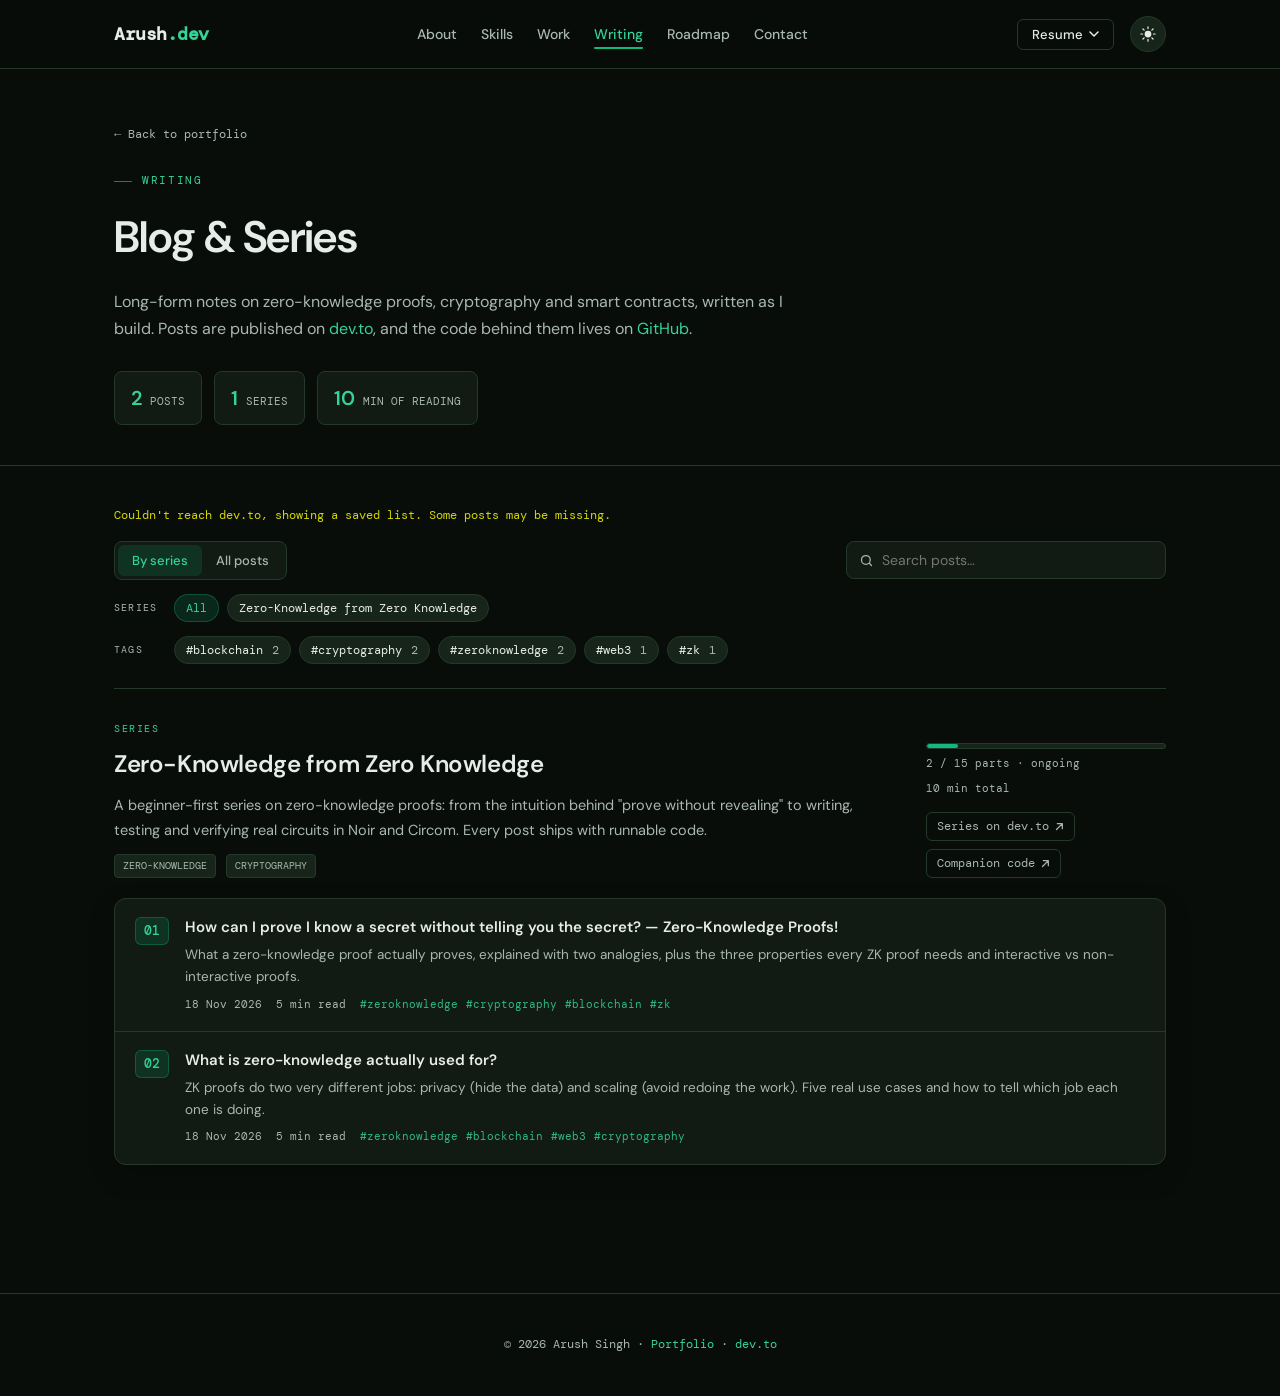
==== blog.html @ a699c686 "Added blogs on portfolio" ====
<!DOCTYPE html>
<html lang="en" data-theme="dark">

<head>
    <meta charset="UTF-8">
    <meta name="viewport" content="width=device-width, initial-scale=1.0">
    <title>Writing – Arush Singh</title>
    <meta name="description" content="Blog posts and series by Arush Singh on zero-knowledge proofs, cryptography and smart contracts.">
    <link
        href="https://fonts.googleapis.com/css2?family=DM+Sans:wght@300;400;500;600&amp;family=DM+Mono:wght@400;500&amp;display=swap"
        rel="stylesheet">
    <link rel="stylesheet" href="style.css">
    <script src="theme.js"></script>
</head>

<body>

    <!-- Permanent Header -->
    <header>
        <div class="nav-container">
            <a href="index.html" class="logo">Arush<span>.dev</span></a>
            <ul class="nav-links">
                <li><a href="index.html#about">About</a></li>
                <li><a href="index.html#skills">Skills</a></li>
                <li><a href="index.html#work">Work</a></li>
                <li><a href="blog.html" class="active" aria-current="page">Writing</a></li>
                <li><a href="index.html#roadmap">Roadmap</a></li>
                <li><a href="index.html#contact">Contact</a></li>
            </ul>
            <div class="nav-right">
                <!-- Resume Dropdown -->
                <div class="resume-dropdown-wrapper">
                    <button class="resume-btn" id="resumeToggleBtn">
                        Resume
                        <svg width="10" height="6" viewBox="0 0 10 6" fill="none" xmlns="http://www.w3.org/2000/svg">
                            <path d="M1 1L5 5L9 1" stroke="currentColor" stroke-width="1.5" stroke-linecap="round"
                                stroke-linejoin="round" />
                        </svg>
                    </button>
                    <div class="resume-popup" id="resumePopup">
                        <a href="sc_dev_resume.pdf">Smart Contracts Dev. Resume</a>
                        <a href="protocol_zk_eng_resume.pdf">Protocol &amp; ZK Eng. Resume</a>
                    </div>
                </div>

                <!-- Dark/Light Theme Switch -->
                <button class="theme-switch" id="themeSwitch" aria-label="Toggle Theme">
                    <!-- Sun Icon -->
                    <svg class="sun-icon" viewBox="0 0 24 24">
                        <circle cx="12" cy="12" r="4.5" />
                        <g stroke="currentColor" stroke-width="1.6" stroke-linecap="round" fill="none">
                            <line x1="12" y1="2.5" x2="12" y2="4.75" />
                            <line x1="12" y1="19.25" x2="12" y2="21.5" />
                            <line x1="2.5" y1="12" x2="4.75" y2="12" />
                            <line x1="19.25" y1="12" x2="21.5" y2="12" />
                            <line x1="5.28" y1="5.28" x2="6.87" y2="6.87" />
                            <line x1="17.13" y1="6.87" x2="18.72" y2="5.28" />
                            <line x1="5.28" y1="18.72" x2="6.87" y2="17.13" />
                            <line x1="17.13" y1="17.13" x2="18.72" y2="18.72" />
                        </g>
                    </svg>
                    <!-- Moon Icon -->
                    <svg class="moon-icon" viewBox="-4.5 -0.65 27 27">
                        <path
                            d="M9.528 1.718a.75.75 0 0 1 .162.819A8.97 8.97 0 0 0 9 6a9 9 0 1 0 9 9 8.97 8.97 0 0 0-3.463-.69.75.75 0 0 1-.819-.162 9.002 9.002 0 0 1-5.21-3.43Z" />
                    </svg>
                </button>

                <!-- Hamburger (visible at 900px and below) -->
                <button class="menu-toggle" id="menuToggle" aria-label="Toggle navigation menu" aria-expanded="false"
                    aria-controls="mobileMenu">
                    <span></span><span></span><span></span>
                </button>
            </div>
        </div>
    </header>

    <!-- Mobile Navigation (slides down from under the header) -->
    <nav class="mobile-menu" id="mobileMenu" aria-label="Mobile navigation">
        <a href="index.html#about">About</a>
        <a href="index.html#skills">Skills</a>
        <a href="index.html#work">Work</a>
        <a href="blog.html" aria-current="page">Writing</a>
        <a href="index.html#roadmap">Roadmap</a>
        <a href="index.html#contact">Contact</a>
    </nav>

    <main class="blog-page">
        <section class="blog-hero">
            <div class="container">
                <a href="index.html#writing" class="back-link">← Back to portfolio</a>
                <div class="section-title">Writing</div>
                <h1 class="section-heading blog-page-heading">Blog &amp; Series</h1>
                <p class="blog-intro">
                    Long-form notes on zero-knowledge proofs, cryptography and smart contracts, written as I build.
                    Posts are published on <a href="https://dev.to/grandpaarush" target="_blank" rel="noopener">dev.to</a>,
                    and the code behind them lives on <a href="https://github.com/04arush" target="_blank" rel="noopener">GitHub</a>.
                </p>
                <div class="blog-stats" id="blogStats"></div>
            </div>
        </section>

        <section class="blog-archive-section">
            <div class="container">
                <div id="blogArchive">
                    <div class="blog-loading blog-loading-archive" aria-hidden="true">
                        <div class="skeleton skeleton-row"></div>
                        <div class="skeleton skeleton-row"></div>
                        <div class="skeleton skeleton-row"></div>
                    </div>
                    <noscript><a href="https://dev.to/grandpaarush">Read my posts on dev.to →</a></noscript>
                </div>
            </div>
        </section>
    </main>

    <footer>
        <div class="container">© <span id="year">2026</span> Arush Singh · <a href="index.html">Portfolio</a> · <a href="https://dev.to/grandpaarush" target="_blank" rel="noopener">dev.to</a></div>
    </footer>

    <script src="script.js"></script>
    <script src="blog-config.js"></script>
    <script src="blog.js"></script>
</body>

</html>
---- style.css ----
:root {
    --bg-dark: #090d0a;
    --surface-dark: #111a13;
    --surface-card-dark: #16241a;
    --text-dark: #e6ede8;
    --text-muted-dark: #a9b8ae;
    --border-dark: #24392a;

    --bg-light: #f1f5f2;
    --surface-light: #ffffff;
    --surface-card-light: #f8faf9;
    --text-light: #142019;
    --text-muted-light: #4a5c51;
    --border-light: #d3ddd6;

    --green-primary: #10b981;
    --green-hover: #059669;
    --green-dim: rgba(16, 185, 129, 0.15);
    --green-border: rgba(16, 185, 129, 0.3);

    --yellow-primary: #d4d700;
    --red-primary: #ff4d6d;

    --transition-speed: 0.3s;
}

[data-theme="dark"] {
    --bg: var(--bg-dark);
    --surface: var(--surface-dark);
    --surface-card: var(--surface-card-dark);
    --text: var(--text-dark);
    --text-muted: var(--text-muted-dark);
    --border: var(--border-dark);
    --shadow: 0 10px 30px -10px rgba(0, 0, 0, 0.5);
    --menu-bg: rgba(17, 26, 19, 0.82);
    --header-bg: rgba(9, 13, 10, 0.72);
    --accent-text: #34d399;
    --glow: rgba(16, 185, 129, 0.10);
    --grid-line: rgba(255, 255, 255, 0.035);
}

[data-theme="light"] {
    --bg: var(--bg-light);
    --surface: var(--surface-light);
    --surface-card: var(--surface-card-light);
    --text: var(--text-light);
    --text-muted: var(--text-muted-light);
    --border: var(--border-light);
    --shadow: 0 1px 2px rgba(16, 40, 24, 0.04), 0 8px 24px -8px rgba(16, 40, 24, 0.10);
    --menu-bg: rgba(255, 255, 255, 0.86);
    --header-bg: rgba(241, 245, 242, 0.78);
    --accent-text: #047857;
    --glow: rgba(16, 185, 129, 0.12);
    --grid-line: rgba(10, 40, 20, 0.045);
    --yellow-primary: #a16207;
    --red-primary: #e11d48;
    --green-dim: rgba(16, 185, 129, 0.10);
    --green-border: rgba(4, 120, 87, 0.28);
}

*, *::before, *::after {
    box-sizing: border-box;
    margin: 0;
    padding: 0;
}

html {
    scroll-behavior: smooth;
}

body {
    font-family: 'DM Sans', sans-serif;
    background-color: var(--bg);
    color: var(--text);
    line-height: 1.6;
    -webkit-font-smoothing: antialiased;
    -moz-osx-font-smoothing: grayscale;
    text-rendering: optimizeLegibility;
    transition: background-color var(--transition-speed), color var(--transition-speed);
}

.container {
    max-width: 1100px;
    margin: 0 auto;
    padding: 0 24px;
}

header {
    position: fixed;
    top: 0;
    left: 0;
    width: 100%;
    background: var(--header-bg);
    border-bottom: 1px solid var(--border);
    z-index: 1000;
    -webkit-backdrop-filter: saturate(160%) blur(12px);
    backdrop-filter: saturate(160%) blur(12px);
    transition: background var(--transition-speed), border-color var(--transition-speed), box-shadow 0.3s;
}

.nav-container {
    max-width: 1100px;
    margin: 0 auto;
    padding: 16px 24px;
    display: flex;
    align-items: center;
    justify-content: space-between;
}

.logo {
    font-size: 18px;
    font-weight: 600;
    color: var(--text);
    text-decoration: none;
    font-family: 'DM Mono', monospace;
    letter-spacing: -0.5px;
}

.logo span {
    color: var(--accent-text);
}

.nav-links {
    display: flex;
    align-items: center;
    gap: 24px;
    list-style: none;
}

.nav-links a {
    text-decoration: none;
    color: var(--text-muted);
    font-size: 14px;
    font-weight: 500;
    transition: color 0.2s;
}

.nav-links a:hover, .nav-links a.active {
    color: var(--accent-text);
}

.nav-right {
    display: flex;
    align-items: center;
    gap: 16px;
}

.resume-dropdown-wrapper {
    position: relative;
}

.resume-btn {
    background: transparent;
    border: 1px solid var(--border);
    color: var(--text);
    padding: 6px 14px;
    font-size: 13px;
    font-weight: 500;
    border-radius: 6px;
    cursor: pointer;
    display: flex;
    align-items: center;
    gap: 6px;
    font-family: 'DM Sans', sans-serif;
    transition: all 0.2s;
}

.resume-btn:hover {
    border-color: var(--green-primary);
    color: var(--accent-text);
}

.resume-popup {
    position: absolute;
    top: calc(100% + 8px);
    right: 0;
    background: var(--surface);
    border: 1px solid var(--border);
    border-radius: 8px;
    padding: 8px;
    width: 220px;
    box-shadow: var(--shadow);
    display: none;
    flex-direction: column;
    gap: 4px;
    z-index: 1001;
}

.resume-popup.show {
    display: flex;
}

.resume-popup a {
    text-decoration: none;
    color: var(--text);
    font-size: 12px;
    padding: 8px 12px;
    border-radius: 4px;
    display: block;
    transition: background 0.2s, color 0.2s;
}

.resume-popup a:hover {
    background: var(--green-dim);
    color: var(--accent-text);
}

.theme-switch {
    background: var(--surface-card);
    border: 1px solid var(--border);
    border-radius: 50%;
    width: 36px;
    height: 36px;
    display: flex;
    align-items: center;
    justify-content: center;
    cursor: pointer;
    color: var(--text);
    transition: all 0.2s;
}

.theme-switch:hover {
    border-color: var(--green-primary);
    color: var(--accent-text);
}

.theme-switch svg {
    width: 18px;
    height: 18px;
    fill: currentColor;
}

/* ── Hamburger + Mobile Menu ── */
.menu-toggle {
    display: none;
    flex-direction: column;
    align-items: center;
    justify-content: center;
    gap: 4px;
    width: 36px;
    height: 36px;
    flex-shrink: 0;
    background: var(--surface-card);
    border: 1px solid var(--border);
    border-radius: 50%;
    cursor: pointer;
    color: var(--text);
    transition: all 0.2s;
}

.menu-toggle:hover {
    border-color: var(--green-primary);
    color: var(--accent-text);
}

.menu-toggle span {
    display: block;
    width: 16px;
    height: 2px;
    background: currentColor;
    border-radius: 2px;
    transition: transform 0.3s ease, opacity 0.2s ease;
}

.menu-toggle.open span:nth-child(1) { transform: translateY(6px) rotate(45deg); }
.menu-toggle.open span:nth-child(2) { opacity: 0; }
.menu-toggle.open span:nth-child(3) { transform: translateY(-6px) rotate(-45deg); }

.mobile-menu {
    display: none;
    position: fixed;
    top: var(--header-h, 70px);
    left: 0;
    width: 100%;
    z-index: 999; /* sits below the header (1000), so it slides out from under it */
    background: var(--menu-bg);
    -webkit-backdrop-filter: blur(8px);
    backdrop-filter: blur(8px);
    border-bottom: 1px solid var(--border);
    box-shadow: var(--shadow);
    transform: translateY(-100%);
    opacity: 0;
    visibility: hidden;
    transition: transform 0.35s ease, opacity 0.3s ease, visibility 0s linear 0.35s;
}

.mobile-menu.open {
    transform: translateY(0);
    opacity: 1;
    visibility: visible;
    transition: transform 0.35s ease, opacity 0.3s ease, visibility 0s;
}

.mobile-menu a {
    display: block;
    padding: 16px 24px;
    color: var(--text);
    text-decoration: none;
    font-size: 15px;
    font-weight: 500;
    border-bottom: 1px solid var(--border);
    transition: color 0.2s, background 0.2s;
}

.mobile-menu a:last-child { border-bottom: none; }

.mobile-menu a:hover,
.mobile-menu a:active {
    color: var(--accent-text);
    background: var(--green-dim);
}

[data-theme="dark"] .sun-icon { display: block; }
[data-theme="dark"] .moon-icon { display: none; }
[data-theme="light"] .sun-icon { display: none; }
[data-theme="light"] .moon-icon { display: block; }

section {
    padding: 100px 0 60px 0;
    border-bottom: 1px solid var(--border);
}

.section-title {
    font-size: 11px;
    font-family: 'DM Mono', monospace;
    text-transform: uppercase;
    letter-spacing: 0.15em;
    color: var(--accent-text);
    margin-bottom: 12px;
}

.section-heading {
    font-size: 32px;
    font-weight: 600;
    letter-spacing: -0.5px;
    margin-bottom: 40px;
}

.hero {
    min-height: 100vh;
    display: flex;
    align-items: center;
    padding-top: 80px;
    border-bottom: 1px solid var(--border);
}

.hero-content {
    max-width: 750px;
}

.hero-greeting {
    font-family: 'DM Mono', monospace;
    font-size: 14px;
    color: var(--accent-text);
    margin-bottom: 16px;
}

.hero-name {
    font-size: clamp(40px, 7vw, 64px);
    font-weight: 700;
    letter-spacing: -1.5px;
    line-height: 1.1;
    margin-bottom: 16px;
}

.hero-roles {
    display: flex;
    flex-wrap: wrap;
    gap: 8px;
    margin-bottom: 24px;
}

.role-badge {
    font-family: 'DM Mono', monospace;
    font-size: 11px;
    font-weight: 500;
    text-transform: uppercase;
    padding: 4px 10px;
    background: var(--green-dim);
    color: var(--accent-text);
    border: 1px solid var(--green-border);
    border-radius: 4px;
}

.hero-desc {
    font-size: 16px;
    color: var(--text-muted);
    line-height: 1.7;
    margin-bottom: 32px;
}

.hero-actions {
    display: flex;
    flex-wrap: wrap;
    align-items: center;
    gap: 16px;
    margin-bottom: 40px;
}

.btn {
    display: inline-flex;
    align-items: center;
    gap: 8px;
    padding: 12px 24px;
    border-radius: 6px;
    font-weight: 500;
    font-size: 14px;
    text-decoration: none;
    transition: all 0.2s;
    cursor: pointer;
}

.btn-primary {
    background: var(--green-primary);
    color: #090d0a;
    border: 1px solid var(--green-primary);
    font-weight: 600;
}

.btn-primary:hover {
    background: var(--green-hover);
}

.btn-secondary {
    background: var(--surface-card);
    color: var(--text);
    border: 1px solid var(--border);
}

.btn-secondary:hover {
    border-color: var(--green-primary);
    color: var(--accent-text);
}

.social-links {
    display: flex;
    gap: 16px;
    align-items: center;
}

.social-icon-link {
    width: 38px;
    height: 38px;
    border-radius: 50%;
    background: var(--surface-card);
    border: 1px solid var(--border);
    display: flex;
    align-items: center;
    justify-content: center;
    color: var(--text-muted);
    transition: all 0.2s;
}

.social-icon-link svg {
    width: 16px;
    height: 16px;
    fill: currentColor;
}

.social-icon-link:hover {
    border-color: var(--green-primary);
    color: var(--accent-text);
    transform: translateY(-2px);
}

.about-grid {
    display: grid;
    grid-template-columns: 2fr 1fr;
    gap: 40px;
}

.about-card {
    background: var(--surface);
    border: 1px solid var(--border);
    border-radius: 12px;
    padding: 32px;
    box-shadow: var(--shadow);
}

.about-text {
    font-size: 15px;
    color: var(--text-muted);
    line-height: 1.8;
    border-left: 3px solid var(--green-primary);
    padding-left: 16px;
    margin-bottom: 24px;
}

.about-meta-box {
    display: flex;
    flex-direction: column;
    gap: 20px;
}

.meta-item {
    background: var(--surface);
    border: 1px solid var(--border);
    border-radius: 10px;
    padding: 20px;
}

.meta-label {
    font-family: 'DM Mono', monospace;
    font-size: 11px;
    text-transform: uppercase;
    color: var(--accent-text);
    margin-bottom: 6px;
}

.meta-value {
    font-size: 15px;
    font-weight: 500;
}

.meta-sub {
    font-size: 13px;
    color: var(--text-muted);
    margin-top: 2px;
}

.skills-container {
    display: grid;
    grid-template-columns: 1fr 1fr;
    gap: 40px;
}

.category-box {
    background: var(--surface);
    border: 1px solid var(--border);
    border-radius: 12px;
    padding: 28px;
    margin-bottom: 24px;
    box-shadow: var(--shadow);
}

.category-title {
    font-size: 16px;
    font-weight: 600;
    margin-bottom: 16px;
    color: var(--text);
    display: flex;
    align-items: center;
    gap: 8px;
}

.skill-tags-flex {
    display: flex;
    flex-wrap: wrap;
    gap: 8px;
}

.skill-tag {
    font-family: 'DM Mono', monospace;
    font-size: 12px;
    background: var(--surface-card);
    border: 1px solid var(--border);
    padding: 6px 12px;
    border-radius: 6px;
    color: var(--text);
}

.skill-tag.highlight {
    background: var(--green-dim);
    border-color: var(--green-border);
    color: var(--accent-text);
}

.cert-list {
    display: flex;
    flex-direction: column;
    gap: 12px;
}

.cert-card {
    background: var(--surface);
    border: 1px solid var(--border);
    border-radius: 8px;
    padding: 16px 20px;
    display: flex;
    justify-content: space-between;
    align-items: center;
    transition: border-color 0.2s;
}

.cert-card:hover {
    border-color: var(--green-primary);
}

.cert-info h4 {
    font-size: 14px;
    font-weight: 500;
    margin-bottom: 4px;
}

.cert-info span {
    font-family: 'DM Mono', monospace;
    font-size: 11px;
    color: var(--text-muted);
}

.cert-link {
    font-family: 'DM Mono', monospace;
    font-size: 12px;
    color: var(--accent-text);
    text-decoration: none;
    display: inline-flex;
    align-items: center;
    gap: 4px;
}

/* ── Experience Section Styling ── */
.experience-list {
    display: flex;
    flex-direction: column;
    gap: 20px;
    margin-bottom: 20px;
}

.experience-card {
    background: var(--surface);
    border: 1px solid var(--border);
    border-radius: 12px;
    padding: 24px;
    box-shadow: var(--shadow);
    transition: border-color 0.2s;
}

.experience-card:hover {
    border-color: var(--green-primary);
}

.experience-header {
    display: flex;
    justify-content: space-between;
    align-items: baseline;
    flex-wrap: wrap;
    gap: 8px;
    margin-bottom: 8px;
}

.experience-header h4 {
    font-size: 16px;
    font-weight: 600;
    color: var(--text);
}

.experience-header h4 span {
    color: var(--text-muted);
    font-weight: 400;
    font-size: 14px;
}

.experience-date {
    font-family: 'DM Mono', monospace;
    font-size: 12px;
    color: var(--accent-text);
    background: var(--green-dim);
    padding: 3px 8px;
    border-radius: 4px;
    border: 1px solid var(--green-border);
}

.experience-meta {
    display: flex;
    flex-wrap: wrap;
    align-items: center;
    gap: 8px 16px;
    font-size: 14px;
    color: var(--text-muted);
    margin-bottom: 14px;
}

.experience-link {
    color: var(--text-muted);
    font-size: 14px;
    font-weight: 400;
    text-decoration: none;
    transition: color 0.2s;
}

.experience-link:hover {
    color: var(--accent-text);
}

.experience-link .link-arrow {
    display: inline-block;
    color: inherit;
    font-size: inherit;
    font-weight: inherit;
    transition: transform 0.2s;
}

.experience-link:hover .link-arrow {
    transform: translate(2px, -2px);
}

.experience-points {
    list-style: none;
    margin-bottom: 18px;
}

.experience-points li {
    position: relative;
    padding-left: 18px;
    font-size: 14px;
    color: var(--text-muted);
    line-height: 1.6;
    margin-bottom: 8px;
}

.experience-points li::before {
    content: '▸';
    position: absolute;
    left: 0;
    color: var(--accent-text);
}

.experience-desc {
    font-size: 14px;
    color: var(--text-muted);
    line-height: 1.6;
    margin-bottom: 16px;
}

.projects-grid {
    display: grid;
    grid-template-columns: repeat(3, 1fr);
    gap: 24px;
    margin-bottom: 60px;
}

.project-card {
    background: var(--surface);
    border: 1px solid var(--border);
    border-radius: 12px;
    padding: 24px;
    display: flex;
    flex-direction: column;
    justify-content: space-between;
    box-shadow: var(--shadow);
    transition: transform 0.2s, border-color 0.2s;
}

.project-card:hover {
    transform: translateY(-4px);
    border-color: var(--green-primary);
}

.project-header-row {
    display: flex;
    justify-content: space-between;
    align-items: flex-start;
    margin-bottom: 12px;
}

.project-title {
    font-size: 18px;
    font-weight: 600;
    letter-spacing: -0.3px;
}

.github-svg-link {
    color: var(--text-muted);
    transition: color 0.2s;
}

.github-svg-link:hover {
    color: var(--accent-text);
}

.github-svg-link svg {
    width: 20px;
    height: 20px;
    fill: currentColor;
}

.project-badge {
    display: inline-block;
    font-family: 'DM Mono', monospace;
    font-size: 10px;
    text-transform: uppercase;
    padding: 3px 8px;
    background: var(--surface-card);
    border: 1px solid var(--border);
    color: var(--text-muted);
    border-radius: 4px;
    margin-bottom: 12px;
    pointer-events: none;
}

.project-desc {
    font-size: 14px;
    color: var(--text-muted);
    line-height: 1.6;
    margin-bottom: 16px;
    flex-grow: 1;
}

.project-stack {
    font-family: 'DM Mono', monospace;
    font-size: 11px;
    color: var(--accent-text);
    background: var(--green-dim);
    padding: 6px 10px;
    border-radius: 6px;
    border: 1px solid var(--green-border);
}

.work-subheading {
    font-size: 20px;
    font-weight: 600;
    margin: 40px 0 20px 0;
    display: flex;
    align-items: center;
    gap: 8px;
}

.os-grid, .hackathon-grid {
    display: grid;
    grid-template-columns: repeat(2, 1fr);
    gap: 20px;
    margin-bottom: 40px;
}

.os-card, .hackathon-card {
    background: var(--surface);
    border: 1px solid var(--border);
    border-radius: 12px;
    padding: 24px;
    box-shadow: var(--shadow);
}

.os-card h4, .hackathon-card h4 {
    font-size: 16px;
    font-weight: 600;
    margin-bottom: 8px;
    display: flex;
    justify-content: space-between;
}

.os-card p, .hackathon-card p {
    font-size: 14px;
    color: var(--text-muted);
    line-height: 1.6;
    margin-bottom: 12px;
}

.hackathon-meta {
    font-family: 'DM Mono', monospace;
    font-size: 11px;
    color: var(--accent-text);
    display: flex;
    gap: 16px;
    margin-top: 12px;
}

.roadmap-container {
    display: grid;
    grid-template-columns: 1fr 1fr;
    gap: 40px;
}

.roadmap-box {
    background: var(--surface);
    border: 1px solid var(--border);
    border-radius: 12px;
    padding: 32px;
    box-shadow: var(--shadow);
}

.roadmap-box h3 {
    font-size: 20px;
    font-weight: 600;
    margin-bottom: 24px;
    color: var(--text);
    display: flex;
    align-items: center;
    gap: 10px;
}

.timeline {
    position: relative;
    padding-left: 24px;
    border-left: 2px solid var(--green-border);
    display: flex;
    flex-direction: column;
    gap: 24px;
}

.timeline-item {
    position: relative;
}

.timeline-item::before {
    content: '';
    position: absolute;
    left: -31px;
    top: 4px;
    width: 12px;
    height: 12px;
    border-radius: 50%;
    background: var(--green-primary);
    border: 2px solid var(--surface);
}

#timeline-item-ongoing::before {
    background: var(--yellow-primary);
}

#timeline-item-upcoming::before {
    background: var(--red-primary);
}

.timeline-date {
    font-family: 'DM Mono', monospace;
    font-size: 11px;
    color: var(--accent-text);
    margin-bottom: 4px;
}

#timeline-date-ongoing {
    color: var(--yellow-primary);
}

#timeline-date-upcoming {
    color: var(--red-primary);
}

.timeline-title {
    font-size: 15px;
    font-weight: 600;
    margin-bottom: 4px;
}

.timeline-desc {
    font-size: 13px;
    color: var(--text-muted);
}

.contact-grid {
    display: grid;
    grid-template-columns: 1fr 1.2fr;
    gap: 40px;
}

.contact-info-side h3 {
    font-size: 24px;
    font-weight: 600;
    margin-bottom: 16px;
}

.contact-info-side p {
    font-size: 15px;
    color: var(--text-muted);
    line-height: 1.7;
    margin-bottom: 24px;
}

.contact-direct-links {
    display: flex;
    flex-direction: column;
    gap: 16px;
}

.contact-direct-item {
    display: flex;
    align-items: center;
    gap: 12px;
    color: var(--text);
    text-decoration: none;
    font-size: 14px;
    font-family: 'DM Mono', monospace;
    transition: color 0.2s;
}

.contact-direct-item svg {
    width: 18px;
    height: 18px;
    fill: var(--accent-text);
}

.contact-direct-item:hover {
    color: var(--accent-text);
}

.contact-form-card {
    background: var(--surface);
    border: 1px solid var(--border);
    border-radius: 12px;
    padding: 32px;
    box-shadow: var(--shadow);
}

.form-group {
    margin-bottom: 20px;
}

.form-group label {
    display: block;
    font-size: 13px;
    font-weight: 500;
    margin-bottom: 8px;
    font-family: 'DM Mono', monospace;
}

.form-control {
    width: 100%;
    background: var(--surface-card);
    border: 1px solid var(--border);
    padding: 12px 16px;
    border-radius: 6px;
    color: var(--text);
    font-family: 'DM Sans', sans-serif;
    font-size: 14px;
    transition: border-color 0.2s;
}

.form-control:focus {
    outline: none;
    border-color: var(--green-primary);
}

textarea.form-control {
    resize: vertical;
    min-height: 120px;
}

.form-status {
    font-size: 13px;
    margin-top: 12px;
    font-family: 'DM Mono', monospace;
}

.form-status.success { color: var(--accent-text); }
.form-status.error { color: var(--red-primary); }

footer {
    padding: 40px 0;
    text-align: center;
    font-family: 'DM Mono', monospace;
    font-size: 12px;
    color: var(--text-muted);
    border-top: 1px solid var(--border);
}

@media(max-width: 900px) {
    .nav-links { display: none; }
    .menu-toggle { display: flex; }
    .mobile-menu { display: block; }
    .nav-right { gap: 10px; }
    .about-grid, .skills-container, .projects-grid, .os-grid, .hackathon-grid, .roadmap-container, .contact-grid {
        grid-template-columns: 1fr;
    }
}
/* ══════════════════════════════════════════════
   Writing / Blog
   ══════════════════════════════════════════════ */
.blog-home-grid {
    display: grid;
    grid-template-columns: 1fr 1.35fr;
    gap: 32px;
    align-items: start;
}

.blog-home-series {
    display: flex;
    flex-direction: column;
    gap: 16px;
}

.blog-col-heading {
    font-family: 'DM Mono', monospace;
    font-size: 11px;
    font-weight: 500;
    text-transform: uppercase;
    letter-spacing: 0.12em;
    color: var(--text-muted);
    margin-bottom: 12px;
}

/* Series card (home) */
.series-card {
    display: block;
    background: var(--surface);
    border: 1px solid var(--border);
    border-radius: 12px;
    padding: 24px;
    box-shadow: var(--shadow);
    color: var(--text);
    text-decoration: none;
    transition: transform 0.2s, border-color 0.2s;
}

.series-card:hover {
    transform: translateY(-4px);
    border-color: var(--green-primary);
}

.series-card-label {
    font-family: 'DM Mono', monospace;
    font-size: 10px;
    text-transform: uppercase;
    letter-spacing: 0.15em;
    color: var(--accent-text);
    margin-bottom: 8px;
}

.series-card-title {
    font-size: 20px;
    font-weight: 600;
    letter-spacing: -0.3px;
    line-height: 1.3;
    margin-bottom: 10px;
}

.series-card-blurb {
    font-size: 14px;
    color: var(--text-muted);
    line-height: 1.6;
    margin-bottom: 18px;
}

.series-card-cta {
    display: inline-block;
    margin-top: 16px;
    font-family: 'DM Mono', monospace;
    font-size: 12px;
    color: var(--accent-text);
}

.series-progress-bar {
    height: 6px;
    border-radius: 999px;
    background: var(--surface-card);
    border: 1px solid var(--border);
    overflow: hidden;
    margin-bottom: 6px;
}

.series-progress-bar span {
    display: block;
    height: 100%;
    background: var(--green-primary);
    border-radius: inherit;
}

.series-progress-text {
    font-family: 'DM Mono', monospace;
    font-size: 11px;
    color: var(--text-muted);
}

.blog-more-link {
    font-family: 'DM Mono', monospace;
    font-size: 12px;
    color: var(--accent-text);
    text-decoration: none;
}

/* Post rows */
.post-list {
    display: flex;
    flex-direction: column;
    background: var(--surface);
    border: 1px solid var(--border);
    border-radius: 12px;
    box-shadow: var(--shadow);
    overflow: hidden;
}

.post-row {
    display: grid;
    grid-template-columns: auto 1fr auto;
    gap: 16px;
    padding: 18px 20px;
    border-bottom: 1px solid var(--border);
    transition: background 0.2s;
}

.post-row:last-child { border-bottom: none; }
.post-row:hover { background: var(--surface-card); }

.post-part {
    font-family: 'DM Mono', monospace;
    font-size: 13px;
    font-weight: 500;
    color: var(--accent-text);
    background: var(--green-dim);
    border: 1px solid var(--green-border);
    border-radius: 6px;
    width: 34px;
    height: 28px;
    display: flex;
    align-items: center;
    justify-content: center;
}

.post-part-dot {
    background: transparent;
    border-color: var(--border);
}

.post-body { min-width: 0; }

.post-series {
    display: block;
    font-family: 'DM Mono', monospace;
    font-size: 10px;
    text-transform: uppercase;
    letter-spacing: 0.08em;
    color: var(--text-muted);
    margin-bottom: 4px;
}

.post-title {
    font-size: 15px;
    font-weight: 600;
    line-height: 1.4;
    margin-bottom: 6px;
}

.post-title a {
    color: var(--text);
    text-decoration: none;
    transition: color 0.2s;
}

.post-title a:hover { color: var(--accent-text); }

.post-desc {
    font-size: 13.5px;
    color: var(--text-muted);
    line-height: 1.6;
    margin-bottom: 8px;
    display: -webkit-box;
    -webkit-line-clamp: 2;
    -webkit-box-orient: vertical;
    overflow: hidden;
}

.post-meta {
    display: flex;
    flex-wrap: wrap;
    align-items: center;
    gap: 6px 14px;
    font-family: 'DM Mono', monospace;
    font-size: 11px;
    color: var(--text-muted);
}

.post-tags {
    display: inline-flex;
    flex-wrap: wrap;
    gap: 8px;
}

.post-tag { color: var(--accent-text); opacity: 0.85; }

.post-actions {
    display: flex;
    align-items: flex-start;
}

.post-code,
.series-links a {
    display: inline-flex;
    align-items: center;
    gap: 5px;
    font-family: 'DM Mono', monospace;
    font-size: 12px;
    color: var(--text-muted);
    text-decoration: none;
    border: 1px solid var(--border);
    border-radius: 6px;
    padding: 4px 10px;
    white-space: nowrap;
    transition: color 0.2s, border-color 0.2s;
}

.post-code:hover,
.series-links a:hover {
    color: var(--accent-text);
    border-color: var(--green-primary);
}

.post-code svg,
.series-links a svg {
    width: 10px;
    height: 10px;
}

.blog-home-footer {
    display: flex;
    flex-wrap: wrap;
    align-items: center;
    gap: 16px;
    margin-top: 28px;
}

.blog-home-count {
    font-family: 'DM Mono', monospace;
    font-size: 12px;
    color: var(--text-muted);
}

.blog-note {
    font-family: 'DM Mono', monospace;
    font-size: 12px;
    color: var(--yellow-primary);
    margin-bottom: 16px;
}

.blog-empty {
    padding: 32px;
    text-align: center;
    color: var(--text-muted);
    background: var(--surface);
    border: 1px dashed var(--border);
    border-radius: 12px;
}

.link-btn {
    background: none;
    border: none;
    color: var(--accent-text);
    font: inherit;
    cursor: pointer;
    text-decoration: underline;
    margin-left: 6px;
}

/* Loading skeletons */
.blog-loading {
    display: grid;
    grid-template-columns: 1fr 1.35fr;
    gap: 32px;
}

.blog-loading-archive {
    grid-template-columns: 1fr;
    gap: 12px;
}

.skeleton-stack {
    display: flex;
    flex-direction: column;
    gap: 12px;
}

.skeleton {
    background: linear-gradient(90deg, var(--surface) 0%, var(--surface-card) 50%, var(--surface) 100%);
    background-size: 200% 100%;
    border: 1px solid var(--border);
    border-radius: 12px;
    animation: skeleton-shimmer 1.4s ease-in-out infinite;
}

.skeleton-card { height: 260px; }
.skeleton-row { height: 84px; }

@keyframes skeleton-shimmer {
    from { background-position: 100% 0; }
    to { background-position: -100% 0; }
}

@media (prefers-reduced-motion: reduce) {
    .skeleton { animation: none; }
}

/* ── Blog page ── */
.blog-hero {
    padding: 120px 0 40px;
}

.back-link {
    display: inline-block;
    font-family: 'DM Mono', monospace;
    font-size: 12px;
    color: var(--text-muted);
    text-decoration: none;
    margin-bottom: 28px;
    transition: color 0.2s;
}

.back-link:hover { color: var(--accent-text); }

.blog-page-heading {
    font-size: clamp(32px, 5vw, 44px);
    margin-bottom: 16px;
}

.blog-intro {
    max-width: 680px;
    font-size: 16px;
    color: var(--text-muted);
    line-height: 1.7;
    margin-bottom: 28px;
}

.blog-intro a,
footer a {
    color: var(--accent-text);
    text-decoration: none;
}

.blog-intro a:hover,
footer a:hover { text-decoration: underline; }

.blog-stats {
    display: flex;
    flex-wrap: wrap;
    gap: 12px;
}

.blog-stat {
    display: flex;
    align-items: baseline;
    gap: 8px;
    background: var(--surface);
    border: 1px solid var(--border);
    border-radius: 8px;
    padding: 10px 16px;
}

.blog-stat b {
    font-size: 20px;
    font-weight: 600;
    color: var(--accent-text);
}

.blog-stat span {
    font-family: 'DM Mono', monospace;
    font-size: 11px;
    color: var(--text-muted);
    text-transform: uppercase;
}

.blog-archive-section {
    padding: 40px 0 80px;
    border-bottom: none;
}

.blog-controls {
    display: flex;
    flex-direction: column;
    gap: 14px;
    margin-bottom: 32px;
    padding-bottom: 24px;
    border-bottom: 1px solid var(--border);
}

.blog-controls-row {
    display: flex;
    flex-wrap: wrap;
    align-items: center;
    justify-content: space-between;
    gap: 12px;
}

.view-toggle {
    display: inline-flex;
    background: var(--surface);
    border: 1px solid var(--border);
    border-radius: 8px;
    padding: 3px;
}

.view-toggle button {
    background: none;
    border: none;
    color: var(--text-muted);
    font-family: 'DM Sans', sans-serif;
    font-size: 13px;
    font-weight: 500;
    padding: 7px 14px;
    border-radius: 6px;
    cursor: pointer;
    transition: all 0.2s;
}

.view-toggle button:hover { color: var(--text); }

.view-toggle button.active {
    background: var(--green-dim);
    color: var(--accent-text);
}

.blog-search {
    display: flex;
    align-items: center;
    gap: 8px;
    background: var(--surface);
    border: 1px solid var(--border);
    border-radius: 8px;
    padding: 0 12px;
    flex: 1 1 220px;
    max-width: 320px;
    transition: border-color 0.2s;
}

.blog-search:focus-within { border-color: var(--green-primary); }

.blog-search svg {
    width: 15px;
    height: 15px;
    color: var(--text-muted);
    flex-shrink: 0;
}

.blog-search input {
    width: 100%;
    background: none;
    border: none;
    outline: none;
    color: var(--text);
    font-family: 'DM Sans', sans-serif;
    font-size: 14px;
    padding: 9px 0;
}

.chip-row {
    display: flex;
    flex-wrap: wrap;
    align-items: center;
    gap: 8px;
}

.chip-label {
    font-family: 'DM Mono', monospace;
    font-size: 10px;
    text-transform: uppercase;
    letter-spacing: 0.12em;
    color: var(--text-muted);
    width: 52px;
}

.chip {
    background: var(--surface-card);
    border: 1px solid var(--border);
    color: var(--text);
    font-family: 'DM Mono', monospace;
    font-size: 12px;
    padding: 5px 11px;
    border-radius: 999px;
    cursor: pointer;
    transition: all 0.2s;
}

.chip span {
    color: var(--text-muted);
    margin-left: 2px;
}

.chip:hover { border-color: var(--green-primary); }

.chip.active {
    background: var(--green-dim);
    border-color: var(--green-border);
    color: var(--accent-text);
}

.chip.active span { color: inherit; }

.series-block {
    padding: 0;
    border-bottom: none;
    margin-bottom: 48px;
    scroll-margin-top: 90px;
}

.series-block-head {
    display: grid;
    grid-template-columns: 1fr 240px;
    gap: 32px;
    margin-bottom: 20px;
}

.series-block-title {
    font-size: 24px;
    font-weight: 600;
    letter-spacing: -0.4px;
    margin-bottom: 10px;
}

.series-block-blurb {
    font-size: 14.5px;
    color: var(--text-muted);
    line-height: 1.7;
    margin-bottom: 12px;
}

.series-topics {
    display: flex;
    flex-wrap: wrap;
    gap: 6px;
}

.series-topics .project-badge { margin-bottom: 0; }

.series-block-side {
    display: flex;
    flex-direction: column;
    gap: 8px;
    padding-top: 22px;
}

.series-links {
    display: flex;
    flex-wrap: wrap;
    gap: 8px;
    margin-top: 6px;
}

.series-expand {
    display: block;
    width: 100%;
    margin-top: 12px;
    background: var(--surface);
    border: 1px dashed var(--border);
    border-radius: 8px;
    color: var(--accent-text);
    font-family: 'DM Mono', monospace;
    font-size: 12px;
    padding: 10px;
    cursor: pointer;
    transition: border-color 0.2s;
}

.series-expand:hover { border-color: var(--green-primary); }

@media (max-width: 900px) {
    .blog-home-grid,
    .blog-loading,
    .series-block-head {
        grid-template-columns: 1fr;
    }

    .series-block-head { gap: 16px; }
    .series-block-side { padding-top: 0; }
    .blog-search { max-width: none; }
}

@media (max-width: 560px) {
    .post-row {
        grid-template-columns: auto 1fr;
        padding: 16px;
        gap: 12px;
    }

    .post-actions { grid-column: 2; }
    .chip-label { width: 100%; }
}

/* ══════════════════════════════════════════════
   Polish & readability
   ══════════════════════════════════════════════ */
button, input, textarea, select { font-family: inherit; }

::selection {
    background: rgba(16, 185, 129, 0.28);
    color: var(--text);
}

:focus-visible {
    outline: 2px solid var(--green-primary);
    outline-offset: 3px;
    border-radius: 4px;
}

#contact { border-bottom: none; }

header.scrolled {
    box-shadow: 0 6px 24px -12px rgba(0, 0, 0, 0.35);
}

/* Nav: underline marks the section in view */
.nav-links a {
    position: relative;
    padding: 4px 0;
}

.nav-links a::after {
    content: '';
    position: absolute;
    left: 0;
    right: 0;
    bottom: -2px;
    height: 2px;
    border-radius: 2px;
    background: var(--green-primary);
    transform: scaleX(0);
    transition: transform 0.25s ease;
}

.nav-links a.active::after { transform: scaleX(1); }
.mobile-menu a.active { color: var(--accent-text); }

/* Hero: soft glow + faint grid behind the content */
.hero {
    position: relative;
    overflow: hidden;
    isolation: isolate;
}

.hero::before {
    content: '';
    position: absolute;
    inset: 0;
    z-index: -1;
    background-image:
        linear-gradient(var(--grid-line) 1px, transparent 1px),
        linear-gradient(90deg, var(--grid-line) 1px, transparent 1px);
    background-size: 44px 44px;
    -webkit-mask-image: radial-gradient(ellipse 70% 60% at 30% 45%, #000 20%, transparent 75%);
    mask-image: radial-gradient(ellipse 70% 60% at 30% 45%, #000 20%, transparent 75%);
}

.hero::after {
    content: '';
    position: absolute;
    z-index: -1;
    width: 620px;
    height: 620px;
    left: -160px;
    top: 10%;
    border-radius: 50%;
    background: radial-gradient(circle, var(--glow), transparent 65%);
    pointer-events: none;
}

.hero-greeting::after {
    content: '_';
    margin-left: 2px;
    animation: caret-blink 1.1s steps(1) infinite;
}

@keyframes caret-blink { 50% { opacity: 0; } }

.hero-desc { color: var(--text-muted); max-width: 660px; }

/* Headings: tighter, crisper */
.section-heading { letter-spacing: -0.6px; }

.section-title::before {
    content: '';
    display: inline-block;
    width: 18px;
    height: 1px;
    background: var(--green-primary);
    vertical-align: middle;
    margin-right: 10px;
    opacity: 0.7;
}

/* Consistent card hovers */
.category-box,
.about-card,
.meta-item,
.roadmap-box,
.hackathon-card,
.os-card,
.contact-form-card {
    transition: border-color 0.2s, background-color var(--transition-speed);
}

.hackathon-card:hover,
.meta-item:hover { border-color: var(--green-border); }

.cert-card { transition: border-color 0.2s, transform 0.2s; }
.cert-card:hover { transform: translateX(3px); }

.cert-link { transition: gap 0.2s; }
.cert-link:hover { text-decoration: underline; text-underline-offset: 3px; }

.project-card:hover { box-shadow: 0 16px 36px -18px rgba(16, 185, 129, 0.35); }

.project-badge { margin-right: 4px; }

.hackathon-card h4 { color: var(--text); }
.hackathon-card p b { color: var(--text); font-weight: 600; }

/* Footer */
footer .container { line-height: 1.8; }

@media (prefers-reduced-motion: reduce) {
    .hero-greeting::after { animation: none; }
    html { scroll-behavior: auto; }
}

@media (max-width: 900px) {
    .hero::after { width: 420px; height: 420px; left: -180px; }
}
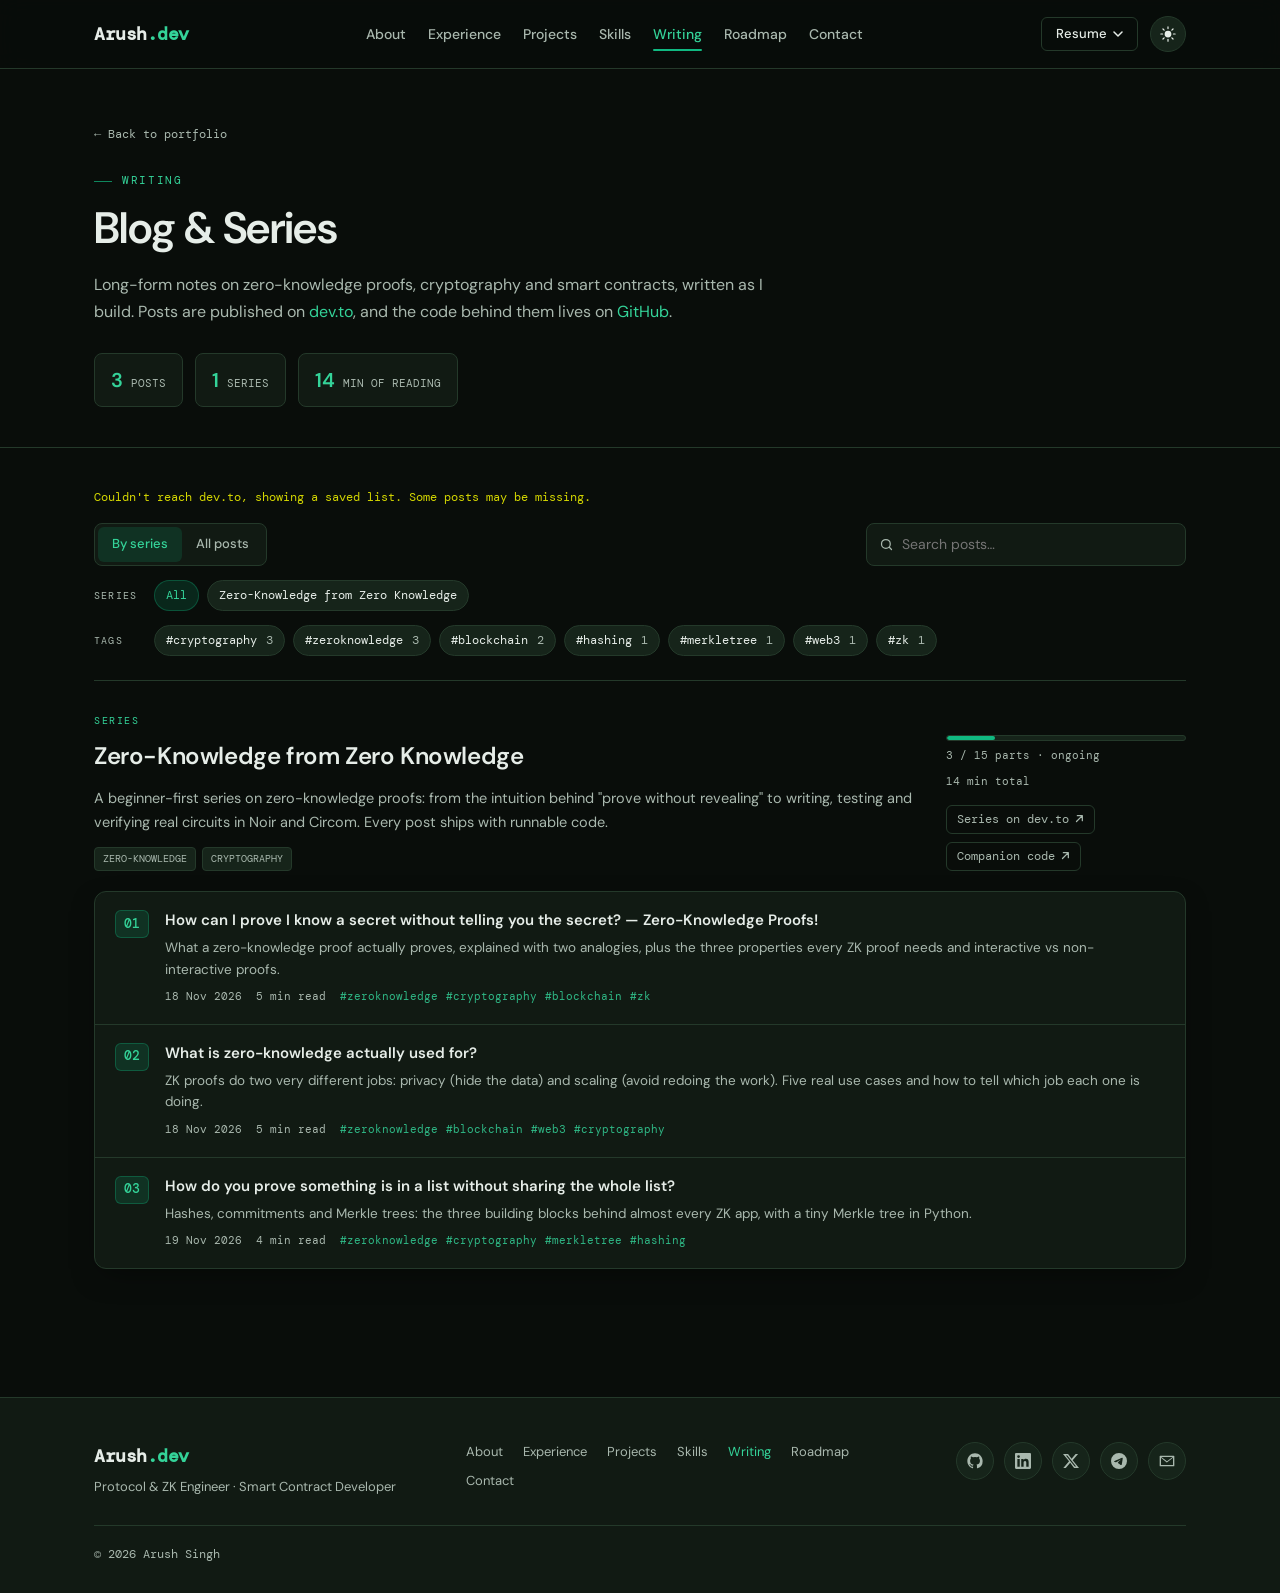
==== commit ebf55518: "Blogs updated" ====
--- a/blog.html
+++ b/blog.html
@@ -7,83 +7,17 @@
     <title>Writing – Arush Singh</title>
     <meta name="description" content="Blog posts and series by Arush Singh on zero-knowledge proofs, cryptography and smart contracts.">
     <link
-        href="https://fonts.googleapis.com/css2?family=DM+Sans:wght@300;400;500;600&amp;family=DM+Mono:wght@400;500&amp;display=swap"
+        href="https://fonts.googleapis.com/css2?family=DM+Sans:wght@300;400;500;600;700&amp;family=DM+Mono:wght@400;500&amp;display=swap"
         rel="stylesheet">
-    <link rel="stylesheet" href="style.css">
-    <script src="theme.js"></script>
+    <link rel="stylesheet" href="css/style.css">
+    <script src="js/theme.js"></script>
+    <script src="data/profile.js"></script>
+    <script src="js/icons.js"></script>
 </head>
 
-<body>
+<body data-page="blog">
 
-    <!-- Permanent Header -->
-    <header>
-        <div class="nav-container">
-            <a href="index.html" class="logo">Arush<span>.dev</span></a>
-            <ul class="nav-links">
-                <li><a href="index.html#about">About</a></li>
-                <li><a href="index.html#skills">Skills</a></li>
-                <li><a href="index.html#work">Work</a></li>
-                <li><a href="blog.html" class="active" aria-current="page">Writing</a></li>
-                <li><a href="index.html#roadmap">Roadmap</a></li>
-                <li><a href="index.html#contact">Contact</a></li>
-            </ul>
-            <div class="nav-right">
-                <!-- Resume Dropdown -->
-                <div class="resume-dropdown-wrapper">
-                    <button class="resume-btn" id="resumeToggleBtn">
-                        Resume
-                        <svg width="10" height="6" viewBox="0 0 10 6" fill="none" xmlns="http://www.w3.org/2000/svg">
-                            <path d="M1 1L5 5L9 1" stroke="currentColor" stroke-width="1.5" stroke-linecap="round"
-                                stroke-linejoin="round" />
-                        </svg>
-                    </button>
-                    <div class="resume-popup" id="resumePopup">
-                        <a href="sc_dev_resume.pdf">Smart Contracts Dev. Resume</a>
-                        <a href="protocol_zk_eng_resume.pdf">Protocol &amp; ZK Eng. Resume</a>
-                    </div>
-                </div>
-
-                <!-- Dark/Light Theme Switch -->
-                <button class="theme-switch" id="themeSwitch" aria-label="Toggle Theme">
-                    <!-- Sun Icon -->
-                    <svg class="sun-icon" viewBox="0 0 24 24">
-                        <circle cx="12" cy="12" r="4.5" />
-                        <g stroke="currentColor" stroke-width="1.6" stroke-linecap="round" fill="none">
-                            <line x1="12" y1="2.5" x2="12" y2="4.75" />
-                            <line x1="12" y1="19.25" x2="12" y2="21.5" />
-                            <line x1="2.5" y1="12" x2="4.75" y2="12" />
-                            <line x1="19.25" y1="12" x2="21.5" y2="12" />
-                            <line x1="5.28" y1="5.28" x2="6.87" y2="6.87" />
-                            <line x1="17.13" y1="6.87" x2="18.72" y2="5.28" />
-                            <line x1="5.28" y1="18.72" x2="6.87" y2="17.13" />
-                            <line x1="17.13" y1="17.13" x2="18.72" y2="18.72" />
-                        </g>
-                    </svg>
-                    <!-- Moon Icon -->
-                    <svg class="moon-icon" viewBox="-4.5 -0.65 27 27">
-                        <path
-                            d="M9.528 1.718a.75.75 0 0 1 .162.819A8.97 8.97 0 0 0 9 6a9 9 0 1 0 9 9 8.97 8.97 0 0 0-3.463-.69.75.75 0 0 1-.819-.162 9.002 9.002 0 0 1-5.21-3.43Z" />
-                    </svg>
-                </button>
-
-                <!-- Hamburger (visible at 900px and below) -->
-                <button class="menu-toggle" id="menuToggle" aria-label="Toggle navigation menu" aria-expanded="false"
-                    aria-controls="mobileMenu">
-                    <span></span><span></span><span></span>
-                </button>
-            </div>
-        </div>
-    </header>
-
-    <!-- Mobile Navigation (slides down from under the header) -->
-    <nav class="mobile-menu" id="mobileMenu" aria-label="Mobile navigation">
-        <a href="index.html#about">About</a>
-        <a href="index.html#skills">Skills</a>
-        <a href="index.html#work">Work</a>
-        <a href="blog.html" aria-current="page">Writing</a>
-        <a href="index.html#roadmap">Roadmap</a>
-        <a href="index.html#contact">Contact</a>
-    </nav>
+    <script src="js/layout.js"></script>
 
     <main class="blog-page">
         <section class="blog-hero">
@@ -114,13 +48,9 @@
         </section>
     </main>
 
-    <footer>
-        <div class="container">© <span id="year">2026</span> Arush Singh · <a href="index.html">Portfolio</a> · <a href="https://dev.to/grandpaarush" target="_blank" rel="noopener">dev.to</a></div>
-    </footer>
-
-    <script src="script.js"></script>
-    <script src="blog-config.js"></script>
-    <script src="blog.js"></script>
+    <script src="data/blog-config.js"></script>
+    <script src="js/blog.js"></script>
+    <script src="js/site.js"></script>
 </body>
 
 </html>
--- a/css/style.css
+++ b/css/style.css
@@ -0,0 +1,2141 @@
+:root {
+    --bg-dark: #090d0a;
+    --surface-dark: #111a13;
+    --surface-card-dark: #16241a;
+    --text-dark: #e6ede8;
+    --text-muted-dark: #a9b8ae;
+    --border-dark: #24392a;
+
+    --bg-light: #f1f5f2;
+    --surface-light: #ffffff;
+    --surface-card-light: #f8faf9;
+    --text-light: #142019;
+    --text-muted-light: #4a5c51;
+    --border-light: #d3ddd6;
+
+    --green-primary: #10b981;
+    --green-hover: #059669;
+    --green-dim: rgba(16, 185, 129, 0.15);
+    --green-border: rgba(16, 185, 129, 0.3);
+
+    --yellow-primary: #d4d700;
+    --red-primary: #ff4d6d;
+
+    --transition-speed: 0.3s;
+}
+
+[data-theme="dark"] {
+    --bg: var(--bg-dark);
+    --surface: var(--surface-dark);
+    --surface-card: var(--surface-card-dark);
+    --text: var(--text-dark);
+    --text-muted: var(--text-muted-dark);
+    --border: var(--border-dark);
+    --shadow: 0 10px 30px -10px rgba(0, 0, 0, 0.5);
+    --menu-bg: rgba(17, 26, 19, 0.82);
+    --header-bg: rgba(9, 13, 10, 0.72);
+    --accent-text: #34d399;
+    --glow: rgba(16, 185, 129, 0.10);
+    --grid-line: rgba(255, 255, 255, 0.035);
+}
+
+[data-theme="light"] {
+    --bg: var(--bg-light);
+    --surface: var(--surface-light);
+    --surface-card: var(--surface-card-light);
+    --text: var(--text-light);
+    --text-muted: var(--text-muted-light);
+    --border: var(--border-light);
+    --shadow: 0 1px 2px rgba(16, 40, 24, 0.04), 0 8px 24px -8px rgba(16, 40, 24, 0.10);
+    --menu-bg: rgba(255, 255, 255, 0.86);
+    --header-bg: rgba(241, 245, 242, 0.78);
+    --accent-text: #047857;
+    --glow: rgba(16, 185, 129, 0.12);
+    --grid-line: rgba(10, 40, 20, 0.045);
+    --yellow-primary: #a16207;
+    --red-primary: #e11d48;
+    --green-dim: rgba(16, 185, 129, 0.10);
+    --green-border: rgba(4, 120, 87, 0.28);
+}
+
+
+:root {
+    --radius: 14px;
+    --radius-sm: 8px;
+    --header-h: 69px;
+    --space-section: 104px;
+}
+
+/* ══════════════════════════════════════════════
+   Base
+   ══════════════════════════════════════════════ */
+*, *::before, *::after {
+    box-sizing: border-box;
+    margin: 0;
+    padding: 0;
+}
+
+html {
+    scroll-behavior: smooth;
+    scroll-padding-top: calc(var(--header-h) + 8px);
+}
+
+body {
+    font-family: 'DM Sans', system-ui, sans-serif;
+    background-color: var(--bg);
+    color: var(--text);
+    line-height: 1.6;
+    -webkit-font-smoothing: antialiased;
+    -moz-osx-font-smoothing: grayscale;
+    text-rendering: optimizeLegibility;
+    transition: background-color var(--transition-speed), color var(--transition-speed);
+}
+
+button, input, textarea, select { font: inherit; color: inherit; }
+img, svg { display: block; }
+ol, ul { list-style: none; }
+
+::selection { background: rgba(16, 185, 129, 0.28); color: var(--text); }
+
+:focus-visible {
+    outline: 2px solid var(--green-primary);
+    outline-offset: 3px;
+    border-radius: 4px;
+}
+
+.container {
+    max-width: 1140px;
+    margin: 0 auto;
+    padding: 0 24px;
+}
+
+.noscript { padding-block: 140px 80px; }
+.noscript h1 { margin-bottom: 12px; }
+.noscript a { color: var(--accent-text); }
+
+/* Shared surfaces */
+.card {
+    background: var(--surface);
+    border: 1px solid var(--border);
+    border-radius: var(--radius);
+    box-shadow: var(--shadow);
+    transition: border-color 0.2s, transform 0.2s, box-shadow 0.2s, background-color var(--transition-speed);
+}
+
+.muted-mono {
+    font-family: 'DM Mono', monospace;
+    font-size: 11px;
+    color: var(--text-muted);
+}
+
+.pill {
+    display: inline-flex;
+    align-items: center;
+    gap: 6px;
+    font-family: 'DM Mono', monospace;
+    font-size: 11px;
+    color: var(--accent-text);
+    background: var(--green-dim);
+    border: 1px solid var(--green-border);
+    border-radius: 999px;
+    padding: 3px 10px;
+}
+
+.pill-live i {
+    width: 6px;
+    height: 6px;
+    border-radius: 50%;
+    background: var(--green-primary);
+    box-shadow: 0 0 0 0 rgba(16, 185, 129, 0.6);
+    animation: live-pulse 2s infinite;
+}
+
+@keyframes live-pulse {
+    0% { box-shadow: 0 0 0 0 rgba(16, 185, 129, 0.55); }
+    70% { box-shadow: 0 0 0 6px rgba(16, 185, 129, 0); }
+    100% { box-shadow: 0 0 0 0 rgba(16, 185, 129, 0); }
+}
+
+.chips {
+    display: flex;
+    flex-wrap: wrap;
+    gap: 6px;
+}
+
+.chip-static,
+.stack-chip {
+    font-family: 'DM Mono', monospace;
+    font-size: 11px;
+    color: var(--accent-text);
+    background: var(--green-dim);
+    border: 1px solid var(--green-border);
+    border-radius: 6px;
+    padding: 3px 8px;
+}
+
+.stack-chip {
+    cursor: pointer;
+    transition: background 0.2s, color 0.2s, border-color 0.2s;
+}
+
+.stack-chip:hover { border-color: var(--green-primary); }
+
+.stack-chip.active {
+    background: var(--green-primary);
+    border-color: var(--green-primary);
+    color: #06140c;
+}
+
+/* ══════════════════════════════════════════════
+   Header & navigation
+   ══════════════════════════════════════════════ */
+.site-header {
+    position: fixed;
+    top: 0;
+    left: 0;
+    width: 100%;
+    background: var(--header-bg);
+    border-bottom: 1px solid var(--border);
+    z-index: 1000;
+    -webkit-backdrop-filter: saturate(160%) blur(12px);
+    backdrop-filter: saturate(160%) blur(12px);
+    transition: background var(--transition-speed), border-color var(--transition-speed), box-shadow 0.3s;
+}
+
+.site-header.scrolled { box-shadow: 0 6px 24px -12px rgba(0, 0, 0, 0.35); }
+
+.nav-container {
+    max-width: 1140px;
+    margin: 0 auto;
+    padding: 16px 24px;
+    display: flex;
+    align-items: center;
+    justify-content: space-between;
+    gap: 16px;
+}
+
+.logo {
+    font-size: 18px;
+    font-weight: 600;
+    color: var(--text);
+    text-decoration: none;
+    font-family: 'DM Mono', monospace;
+    letter-spacing: -0.5px;
+}
+
+.logo span { color: var(--accent-text); }
+
+.nav-links {
+    display: flex;
+    align-items: center;
+    gap: 22px;
+}
+
+.nav-links a {
+    position: relative;
+    padding: 4px 0;
+    text-decoration: none;
+    color: var(--text-muted);
+    font-size: 14px;
+    font-weight: 500;
+    transition: color 0.2s;
+}
+
+.nav-links a::after {
+    content: '';
+    position: absolute;
+    left: 0;
+    right: 0;
+    bottom: -2px;
+    height: 2px;
+    border-radius: 2px;
+    background: var(--green-primary);
+    transform: scaleX(0);
+    transition: transform 0.25s ease;
+}
+
+.nav-links a:hover,
+.nav-links a.active { color: var(--accent-text); }
+.nav-links a.active::after { transform: scaleX(1); }
+
+.nav-right {
+    display: flex;
+    align-items: center;
+    gap: 12px;
+}
+
+.resume-dropdown-wrapper { position: relative; }
+
+.resume-btn {
+    background: transparent;
+    border: 1px solid var(--border);
+    color: var(--text);
+    padding: 6px 14px;
+    font-size: 13px;
+    font-weight: 500;
+    border-radius: 6px;
+    cursor: pointer;
+    display: flex;
+    align-items: center;
+    gap: 6px;
+    transition: all 0.2s;
+}
+
+.resume-btn:hover {
+    border-color: var(--green-primary);
+    color: var(--accent-text);
+}
+
+.resume-popup {
+    position: absolute;
+    top: calc(100% + 8px);
+    right: 0;
+    background: var(--surface);
+    border: 1px solid var(--border);
+    border-radius: var(--radius-sm);
+    padding: 6px;
+    width: 230px;
+    box-shadow: var(--shadow);
+    display: none;
+    flex-direction: column;
+    gap: 2px;
+    z-index: 1001;
+}
+
+.resume-popup.show { display: flex; }
+
+.resume-popup a {
+    text-decoration: none;
+    color: var(--text);
+    font-size: 13px;
+    padding: 8px 12px;
+    border-radius: 6px;
+    transition: background 0.2s, color 0.2s;
+}
+
+.resume-popup a:hover {
+    background: var(--green-dim);
+    color: var(--accent-text);
+}
+
+.icon-btn {
+    background: var(--surface-card);
+    border: 1px solid var(--border);
+    border-radius: 50%;
+    width: 36px;
+    height: 36px;
+    flex-shrink: 0;
+    display: flex;
+    align-items: center;
+    justify-content: center;
+    cursor: pointer;
+    color: var(--text);
+    transition: all 0.2s;
+}
+
+.icon-btn:hover {
+    border-color: var(--green-primary);
+    color: var(--accent-text);
+}
+
+.theme-switch svg {
+    width: 18px;
+    height: 18px;
+    fill: currentColor;
+}
+
+[data-theme="dark"] .moon-icon,
+[data-theme="light"] .sun-icon { display: none; }
+
+.menu-toggle {
+    display: none;
+    flex-direction: column;
+    gap: 4px;
+}
+
+.menu-toggle span {
+    display: block;
+    width: 16px;
+    height: 2px;
+    background: currentColor;
+    border-radius: 2px;
+    transition: transform 0.3s ease, opacity 0.2s ease;
+}
+
+.menu-toggle.open span:nth-child(1) { transform: translateY(6px) rotate(45deg); }
+.menu-toggle.open span:nth-child(2) { opacity: 0; }
+.menu-toggle.open span:nth-child(3) { transform: translateY(-6px) rotate(-45deg); }
+
+.mobile-menu {
+    display: none;
+    position: fixed;
+    top: var(--header-h);
+    left: 0;
+    width: 100%;
+    z-index: 999;
+    background: var(--menu-bg);
+    -webkit-backdrop-filter: blur(10px);
+    backdrop-filter: blur(10px);
+    border-bottom: 1px solid var(--border);
+    box-shadow: var(--shadow);
+    transform: translateY(-100%);
+    opacity: 0;
+    visibility: hidden;
+    transition: transform 0.35s ease, opacity 0.3s ease, visibility 0s linear 0.35s;
+}
+
+.mobile-menu.open {
+    transform: translateY(0);
+    opacity: 1;
+    visibility: visible;
+    transition: transform 0.35s ease, opacity 0.3s ease, visibility 0s;
+}
+
+.mobile-menu a {
+    display: block;
+    padding: 15px 24px;
+    color: var(--text);
+    text-decoration: none;
+    font-size: 15px;
+    font-weight: 500;
+    border-bottom: 1px solid var(--border);
+    transition: color 0.2s, background 0.2s;
+}
+
+.mobile-menu a:last-child { border-bottom: none; }
+
+.mobile-menu a:hover,
+.mobile-menu a.active {
+    color: var(--accent-text);
+    background: var(--green-dim);
+}
+
+/* ══════════════════════════════════════════════
+   Sections & shared type
+   ══════════════════════════════════════════════ */
+section {
+    padding: var(--space-section) 0;
+    border-bottom: 1px solid var(--border);
+}
+
+.section:nth-of-type(even) {
+    background: color-mix(in srgb, var(--surface) 40%, var(--bg));
+}
+
+.section-head { margin-bottom: 40px; }
+
+.section-title {
+    font-size: 11px;
+    font-family: 'DM Mono', monospace;
+    text-transform: uppercase;
+    letter-spacing: 0.15em;
+    color: var(--accent-text);
+    margin-bottom: 12px;
+}
+
+.section-title::before {
+    content: '';
+    display: inline-block;
+    width: 18px;
+    height: 1px;
+    background: var(--green-primary);
+    vertical-align: middle;
+    margin-right: 10px;
+    opacity: 0.7;
+}
+
+.section-heading {
+    font-size: 32px;
+    font-weight: 600;
+    letter-spacing: -0.6px;
+    line-height: 1.2;
+    margin-bottom: 40px;
+}
+
+.section-head .section-heading { margin-bottom: 0; }
+
+.sub-heading {
+    font-size: 18px;
+    font-weight: 600;
+    margin: 56px 0 18px;
+}
+
+.panel-title {
+    font-size: 16px;
+    font-weight: 600;
+    margin-bottom: 16px;
+}
+
+/* Buttons */
+.btn {
+    display: inline-flex;
+    align-items: center;
+    justify-content: center;
+    gap: 8px;
+    padding: 12px 22px;
+    border-radius: var(--radius-sm);
+    font-weight: 500;
+    font-size: 14px;
+    text-decoration: none;
+    transition: all 0.2s;
+    cursor: pointer;
+}
+
+.btn-primary {
+    background: var(--green-primary);
+    color: #06140c;
+    border: 1px solid var(--green-primary);
+    font-weight: 600;
+}
+
+.btn-primary:hover { background: var(--green-hover); border-color: var(--green-hover); }
+.btn-primary:disabled { opacity: 0.6; cursor: wait; }
+
+.btn-secondary {
+    background: var(--surface-card);
+    color: var(--text);
+    border: 1px solid var(--border);
+}
+
+.btn-secondary:hover {
+    border-color: var(--green-primary);
+    color: var(--accent-text);
+}
+
+.btn-block { width: 100%; }
+
+/* Social icons */
+.social-links {
+    display: flex;
+    flex-wrap: wrap;
+    gap: 10px;
+    align-items: center;
+}
+
+.social-icon-link {
+    width: 38px;
+    height: 38px;
+    border-radius: 50%;
+    background: var(--surface-card);
+    border: 1px solid var(--border);
+    display: flex;
+    align-items: center;
+    justify-content: center;
+    color: var(--text-muted);
+    transition: all 0.2s;
+}
+
+.social-icon-link svg {
+    width: 16px;
+    height: 16px;
+    fill: currentColor;
+}
+
+.social-icon-link:hover {
+    border-color: var(--green-primary);
+    color: var(--accent-text);
+    transform: translateY(-2px);
+}
+
+/* Tabs */
+.tab-list {
+    display: flex;
+    flex-wrap: wrap;
+    gap: 4px;
+    padding: 4px;
+    background: var(--surface-card);
+    border: 1px solid var(--border);
+    border-radius: 10px;
+    margin-bottom: 24px;
+    width: fit-content;
+    max-width: 100%;
+}
+
+.tab-list [role="tab"] {
+    display: inline-flex;
+    align-items: center;
+    gap: 8px;
+    background: none;
+    border: none;
+    color: var(--text-muted);
+    font-size: 13px;
+    font-weight: 500;
+    padding: 7px 14px;
+    border-radius: 7px;
+    cursor: pointer;
+    transition: background 0.2s, color 0.2s;
+}
+
+.tab-list [role="tab"]:hover { color: var(--text); }
+
+.tab-list [role="tab"][aria-selected="true"] {
+    background: var(--surface);
+    color: var(--accent-text);
+    box-shadow: 0 1px 3px rgba(0, 0, 0, 0.15);
+}
+
+.tab-badge {
+    font-family: 'DM Mono', monospace;
+    font-size: 10px;
+    color: var(--text-muted);
+    background: var(--bg);
+    border: 1px solid var(--border);
+    border-radius: 999px;
+    padding: 1px 7px;
+}
+
+.tab-panel { animation: panel-in 0.25s ease; }
+
+@keyframes panel-in {
+    from { opacity: 0; transform: translateY(4px); }
+    to { opacity: 1; transform: none; }
+}
+
+/* ══════════════════════════════════════════════
+   Hero
+   ══════════════════════════════════════════════ */
+.hero {
+    position: relative;
+    overflow: hidden;
+    isolation: isolate;
+    min-height: 100vh;
+    display: flex;
+    flex-direction: column;
+    justify-content: center;
+    gap: 56px;
+    padding: calc(var(--header-h) + 64px) 0 56px;
+}
+
+.hero::before {
+    content: '';
+    position: absolute;
+    inset: 0;
+    z-index: -1;
+    background-image:
+        linear-gradient(var(--grid-line) 1px, transparent 1px),
+        linear-gradient(90deg, var(--grid-line) 1px, transparent 1px);
+    background-size: 44px 44px;
+    -webkit-mask-image: radial-gradient(ellipse 75% 65% at 50% 40%, #000 25%, transparent 78%);
+    mask-image: radial-gradient(ellipse 75% 65% at 50% 40%, #000 25%, transparent 78%);
+}
+
+.hero::after {
+    content: '';
+    position: absolute;
+    z-index: -1;
+    width: 720px;
+    height: 720px;
+    right: -200px;
+    top: -120px;
+    border-radius: 50%;
+    background: radial-gradient(circle, var(--glow), transparent 65%);
+    pointer-events: none;
+}
+
+.hero > .container { width: 100%; }
+
+.hero-grid {
+    display: grid;
+    grid-template-columns: minmax(0, 1fr) minmax(0, 1fr);
+    gap: 48px;
+    align-items: center;
+}
+
+.hero-greeting {
+    font-family: 'DM Mono', monospace;
+    font-size: 14px;
+    color: var(--accent-text);
+    margin-bottom: 16px;
+}
+
+.hero-greeting::after {
+    content: '_';
+    margin-left: 2px;
+    animation: caret-blink 1.1s steps(1) infinite;
+}
+
+@keyframes caret-blink { 50% { opacity: 0; } }
+
+.hero-name {
+    font-size: clamp(42px, 7vw, 68px);
+    font-weight: 700;
+    letter-spacing: -2px;
+    line-height: 1.05;
+    margin-bottom: 18px;
+}
+
+.hero-roles {
+    display: flex;
+    flex-wrap: wrap;
+    gap: 8px;
+    margin-bottom: 24px;
+}
+
+.role-badge {
+    font-family: 'DM Mono', monospace;
+    font-size: 11px;
+    font-weight: 500;
+    text-transform: uppercase;
+    padding: 4px 10px;
+    background: var(--green-dim);
+    color: var(--accent-text);
+    border: 1px solid var(--green-border);
+    border-radius: 4px;
+}
+
+.hero-desc {
+    font-size: 16px;
+    color: var(--text-muted);
+    line-height: 1.75;
+    max-width: 580px;
+    margin-bottom: 30px;
+}
+
+.hero-actions {
+    display: flex;
+    flex-wrap: wrap;
+    gap: 12px;
+    margin-bottom: 24px;
+}
+
+/* profile.json card */
+.hero-card {
+    background: var(--surface);
+    border: 1px solid var(--border);
+    border-radius: var(--radius);
+    box-shadow: var(--shadow), 0 30px 60px -30px rgba(16, 185, 129, 0.25);
+    overflow: hidden;
+}
+
+.hero-card-bar {
+    display: flex;
+    align-items: center;
+    gap: 7px;
+    padding: 12px 16px;
+    border-bottom: 1px solid var(--border);
+    background: var(--surface-card);
+}
+
+.hero-card-bar .dot {
+    width: 10px;
+    height: 10px;
+    border-radius: 50%;
+    background: var(--border);
+}
+
+.hero-card-bar .dot:nth-child(1) { background: var(--red-primary); opacity: 0.75; }
+.hero-card-bar .dot:nth-child(2) { background: var(--yellow-primary); opacity: 0.75; }
+.hero-card-bar .dot:nth-child(3) { background: var(--green-primary); opacity: 0.75; }
+
+.hero-card-file {
+    margin-left: 8px;
+    font-family: 'DM Mono', monospace;
+    font-size: 11px;
+    color: var(--text-muted);
+}
+
+.hero-code {
+    font-family: 'DM Mono', monospace;
+    font-size: 13px;
+    line-height: 1.85;
+    color: var(--text-muted);
+    padding: 20px 22px 22px;
+    white-space: pre-wrap;
+    word-break: break-word;
+    overflow-x: auto;
+}
+
+.j-key { color: var(--text); }
+.j-str { color: var(--accent-text); }
+.j-link { text-decoration: none; }
+.j-link:hover { text-decoration: underline; text-underline-offset: 3px; }
+
+/* Stats strip */
+.hero-stats {
+    display: grid;
+    grid-template-columns: repeat(4, 1fr);
+    border: 1px solid var(--border);
+    border-radius: var(--radius);
+    background: var(--surface);
+    overflow: hidden;
+}
+
+.hero-stat {
+    display: flex;
+    align-items: baseline;
+    gap: 10px;
+    padding: 18px 22px;
+    text-decoration: none;
+    color: var(--text-muted);
+    border-right: 1px solid var(--border);
+    transition: background 0.2s;
+}
+
+.hero-stat:last-child { border-right: none; }
+.hero-stat:hover { background: var(--surface-card); }
+
+.hero-stat b {
+    font-size: 26px;
+    font-weight: 600;
+    color: var(--text);
+    letter-spacing: -0.5px;
+}
+
+.hero-stat span {
+    font-family: 'DM Mono', monospace;
+    font-size: 11px;
+    text-transform: uppercase;
+    letter-spacing: 0.06em;
+}
+
+/* ══════════════════════════════════════════════
+   About
+   ══════════════════════════════════════════════ */
+.about-grid {
+    display: grid;
+    grid-template-columns: minmax(0, 1.7fr) minmax(0, 1fr);
+    gap: 24px;
+    align-items: start;
+}
+
+.about-card { padding: 32px; }
+
+.about-text {
+    font-size: 15.5px;
+    color: var(--text-muted);
+    line-height: 1.85;
+    border-left: 3px solid var(--green-primary);
+    padding-left: 18px;
+}
+
+.fact-list {
+    display: flex;
+    flex-direction: column;
+    gap: 14px;
+}
+
+.fact {
+    display: flex;
+    gap: 14px;
+    align-items: flex-start;
+    padding: 18px 20px;
+}
+
+.fact:hover { border-color: var(--green-border); }
+
+.fact-icon {
+    flex-shrink: 0;
+    width: 36px;
+    height: 36px;
+    border-radius: 10px;
+    display: flex;
+    align-items: center;
+    justify-content: center;
+    background: var(--green-dim);
+    border: 1px solid var(--green-border);
+    color: var(--accent-text);
+}
+
+.fact-icon svg { width: 17px; height: 17px; fill: currentColor; }
+
+.fact-label {
+    font-family: 'DM Mono', monospace;
+    font-size: 11px;
+    text-transform: uppercase;
+    color: var(--accent-text);
+    margin-bottom: 2px;
+}
+
+.fact-value { font-size: 15px; font-weight: 500; }
+.fact-sub { font-size: 13px; color: var(--text-muted); margin-top: 2px; }
+
+/* ══════════════════════════════════════════════
+   Experience
+   ══════════════════════════════════════════════ */
+.xp-list {
+    display: flex;
+    flex-direction: column;
+    gap: 18px;
+}
+
+.xp {
+    display: grid;
+    grid-template-columns: 200px minmax(0, 1fr);
+    gap: 28px;
+    padding: 28px;
+}
+
+.xp:hover { border-color: var(--green-border); }
+
+.xp-when {
+    display: flex;
+    flex-direction: column;
+    align-items: flex-start;
+    gap: 10px;
+    padding-right: 24px;
+    border-right: 1px solid var(--border);
+}
+
+.xp-date {
+    font-family: 'DM Mono', monospace;
+    font-size: 13px;
+    color: var(--text);
+}
+
+.xp-meta { font-size: 13px; color: var(--text-muted); }
+
+.xp-role {
+    font-size: 18px;
+    font-weight: 600;
+    letter-spacing: -0.2px;
+    margin-bottom: 14px;
+}
+
+.xp-org {
+    display: inline-flex;
+    align-items: center;
+    gap: 4px;
+    font-weight: 400;
+    font-size: 16px;
+    color: var(--text-muted);
+    text-decoration: none;
+    transition: color 0.2s;
+}
+
+a.xp-org:hover { color: var(--accent-text); }
+.i-ext { width: 10px; height: 10px; }
+
+.xp-points { margin-bottom: 18px; }
+
+.xp-points li {
+    position: relative;
+    padding-left: 18px;
+    font-size: 14.5px;
+    color: var(--text-muted);
+    line-height: 1.65;
+    margin-bottom: 8px;
+}
+
+.xp-points li::before {
+    content: '▸';
+    position: absolute;
+    left: 0;
+    color: var(--accent-text);
+}
+
+/* ══════════════════════════════════════════════
+   Projects
+   ══════════════════════════════════════════════ */
+.filter-bar {
+    display: flex;
+    flex-wrap: wrap;
+    align-items: center;
+    justify-content: space-between;
+    gap: 12px;
+    margin-bottom: 22px;
+}
+
+.filter-status {
+    display: flex;
+    align-items: center;
+    gap: 10px;
+    font-family: 'DM Mono', monospace;
+    font-size: 12px;
+    color: var(--text-muted);
+}
+
+.chip-clear {
+    background: var(--green-dim);
+    border-color: var(--green-border);
+    color: var(--accent-text);
+}
+
+.projects-grid {
+    display: grid;
+    grid-template-columns: repeat(3, minmax(0, 1fr));
+    gap: 20px;
+}
+
+.project-card {
+    display: flex;
+    flex-direction: column;
+    padding: 22px;
+}
+
+.project-card[hidden] { display: none; }
+
+.project-card:hover {
+    transform: translateY(-4px);
+    border-color: var(--green-primary);
+    box-shadow: 0 16px 36px -18px rgba(16, 185, 129, 0.35);
+}
+
+.project-top {
+    display: flex;
+    justify-content: space-between;
+    align-items: flex-start;
+    gap: 12px;
+    margin-bottom: 14px;
+}
+
+.project-cats {
+    display: flex;
+    flex-wrap: wrap;
+    gap: 6px;
+}
+
+.project-badge {
+    display: inline-block;
+    font-family: 'DM Mono', monospace;
+    font-size: 10px;
+    text-transform: uppercase;
+    padding: 3px 8px;
+    background: var(--surface-card);
+    border: 1px solid var(--border);
+    color: var(--text-muted);
+    border-radius: 4px;
+}
+
+.github-svg-link {
+    color: var(--text-muted);
+    transition: color 0.2s;
+}
+
+.github-svg-link:hover { color: var(--accent-text); }
+
+.github-svg-link svg {
+    width: 20px;
+    height: 20px;
+    fill: currentColor;
+}
+
+.project-title {
+    font-size: 17px;
+    font-weight: 600;
+    letter-spacing: -0.3px;
+    line-height: 1.35;
+    margin-bottom: 10px;
+}
+
+.project-title a {
+    color: var(--text);
+    text-decoration: none;
+    transition: color 0.2s;
+}
+
+.project-title a:hover { color: var(--accent-text); }
+
+.card-date {
+    font-family: 'DM Mono', monospace;
+    font-size: 11px;
+    color: var(--text-muted);
+    margin: -4px 0 10px;
+}
+
+.project-desc {
+    font-size: 14px;
+    color: var(--text-muted);
+    line-height: 1.65;
+    margin-bottom: 18px;
+    flex-grow: 1;
+}
+
+.more-row {
+    display: flex;
+    justify-content: center;
+    margin-top: 28px;
+}
+
+.more-btn svg { width: 16px; height: 16px; fill: currentColor; }
+.more-btn .i-ext { width: 10px; height: 10px; fill: none; }
+
+.hack-grid {
+    display: grid;
+    grid-template-columns: repeat(2, minmax(0, 1fr));
+    gap: 20px;
+}
+
+.hack-card { padding: 22px 24px; }
+.hack-card:hover { border-color: var(--green-border); }
+
+.hack-card h4 {
+    font-size: 16px;
+    font-weight: 600;
+    margin-bottom: 8px;
+}
+
+.hack-card h4 a { color: var(--text); text-decoration: none; }
+
+.hack-card p {
+    font-size: 14px;
+    color: var(--text-muted);
+    line-height: 1.65;
+    margin-bottom: 14px;
+}
+
+.hack-card p b { color: var(--text); font-weight: 600; }
+
+/* ══════════════════════════════════════════════
+   Skills & certificates
+   ══════════════════════════════════════════════ */
+.skills-grid {
+    display: grid;
+    grid-template-columns: minmax(0, 1.25fr) minmax(0, 1fr);
+    gap: 24px;
+    align-items: start;
+}
+
+.skills-card,
+.cert-card-wrap { padding: 26px; }
+.skills-card { position: sticky; top: calc(var(--header-h) + 20px); }
+
+.skill-tags-flex {
+    display: flex;
+    flex-wrap: wrap;
+    gap: 8px;
+}
+
+.skill-tag {
+    font-family: 'DM Mono', monospace;
+    font-size: 12px;
+    background: var(--surface-card);
+    border: 1px solid var(--border);
+    padding: 6px 12px;
+    border-radius: 6px;
+    color: var(--text);
+}
+
+.skill-tag.highlight {
+    background: var(--green-dim);
+    border-color: var(--green-border);
+    color: var(--accent-text);
+}
+
+.legend {
+    display: flex;
+    align-items: center;
+    gap: 8px;
+    margin-top: 20px;
+    font-family: 'DM Mono', monospace;
+    font-size: 11px;
+    color: var(--text-muted);
+}
+
+.legend .skill-tag { padding: 1px 7px; font-size: 10px; }
+
+.cert-head {
+    display: flex;
+    justify-content: space-between;
+    align-items: baseline;
+    gap: 12px;
+}
+
+.cert-list { display: flex; flex-direction: column; }
+
+.cert-row {
+    display: grid;
+    grid-template-columns: 68px minmax(0, 1fr) auto;
+    gap: 14px;
+    align-items: center;
+    padding: 13px 0;
+    border-top: 1px solid var(--border);
+}
+
+.cert-date {
+    font-family: 'DM Mono', monospace;
+    font-size: 11px;
+    color: var(--text-muted);
+}
+
+.cert-info h4 {
+    font-size: 14px;
+    font-weight: 500;
+    line-height: 1.4;
+}
+
+.cert-info span {
+    font-family: 'DM Mono', monospace;
+    font-size: 11px;
+    color: var(--text-muted);
+}
+
+.cert-link {
+    display: inline-flex;
+    align-items: center;
+    gap: 5px;
+    font-family: 'DM Mono', monospace;
+    font-size: 12px;
+    color: var(--accent-text);
+    text-decoration: none;
+    border: 1px solid var(--border);
+    border-radius: 6px;
+    padding: 4px 9px;
+    white-space: nowrap;
+    transition: border-color 0.2s;
+}
+
+.cert-link:hover { border-color: var(--green-primary); }
+
+/* ══════════════════════════════════════════════
+   Roadmap
+   ══════════════════════════════════════════════ */
+.road-card { padding: 26px; }
+
+.road-head {
+    display: flex;
+    flex-wrap: wrap;
+    justify-content: space-between;
+    align-items: center;
+    gap: 12px 24px;
+    margin-bottom: 22px;
+}
+
+.road-head .panel-title { margin-bottom: 0; }
+
+.road-progress {
+    display: flex;
+    flex-direction: column;
+    gap: 2px;
+    min-width: 220px;
+}
+
+.phase-grid {
+    display: grid;
+    grid-template-columns: repeat(auto-fill, minmax(250px, 1fr));
+    gap: 14px;
+    counter-reset: phase;
+}
+
+.phase {
+    --phase-color: var(--green-primary);
+    position: relative;
+    background: var(--surface-card);
+    border: 1px solid var(--border);
+    border-radius: 10px;
+    padding: 16px 18px 18px;
+    overflow: hidden;
+}
+
+.phase::before {
+    content: '';
+    position: absolute;
+    left: 0;
+    top: 0;
+    bottom: 0;
+    width: 3px;
+    background: var(--phase-color);
+}
+
+.phase-ongoing {
+    --phase-color: var(--yellow-primary);
+    border-color: color-mix(in srgb, var(--yellow-primary) 45%, var(--border));
+}
+
+.phase-upcoming { --phase-color: var(--red-primary); }
+
+.phase-top {
+    display: flex;
+    justify-content: space-between;
+    align-items: center;
+    gap: 8px;
+    margin-bottom: 8px;
+}
+
+.phase-no {
+    font-family: 'DM Mono', monospace;
+    font-size: 11px;
+    color: var(--text-muted);
+}
+
+.phase-status {
+    display: inline-flex;
+    align-items: center;
+    gap: 6px;
+    font-family: 'DM Mono', monospace;
+    font-size: 11px;
+    color: var(--phase-color);
+}
+
+.phase-done .phase-status { color: var(--accent-text); }
+
+.phase-status i {
+    width: 7px;
+    height: 7px;
+    border-radius: 50%;
+    background: var(--phase-color);
+}
+
+.phase-ongoing .phase-status i { animation: live-pulse-y 2s infinite; }
+
+@keyframes live-pulse-y {
+    0% { box-shadow: 0 0 0 0 rgba(212, 215, 0, 0.5); }
+    70% { box-shadow: 0 0 0 6px rgba(212, 215, 0, 0); }
+    100% { box-shadow: 0 0 0 0 rgba(212, 215, 0, 0); }
+}
+
+.phase h4 {
+    font-size: 15px;
+    font-weight: 600;
+    line-height: 1.35;
+    margin-bottom: 6px;
+}
+
+.phase p {
+    font-size: 13px;
+    color: var(--text-muted);
+    line-height: 1.6;
+}
+
+/* ══════════════════════════════════════════════
+   Contact
+   ══════════════════════════════════════════════ */
+#contact { border-bottom: none; }
+
+.contact-grid {
+    display: grid;
+    grid-template-columns: minmax(0, 1fr) minmax(0, 1.25fr);
+    gap: 40px;
+    align-items: start;
+}
+
+.contact-info-side h3 {
+    font-size: 26px;
+    font-weight: 600;
+    letter-spacing: -0.4px;
+    margin-bottom: 14px;
+}
+
+.contact-info-side p {
+    font-size: 15px;
+    color: var(--text-muted);
+    line-height: 1.75;
+    margin-bottom: 26px;
+}
+
+.contact-direct-links {
+    display: grid;
+    grid-template-columns: repeat(2, minmax(0, 1fr));
+    gap: 10px;
+}
+
+.contact-direct-item {
+    display: flex;
+    align-items: center;
+    gap: 12px;
+    padding: 12px 14px;
+    background: var(--surface);
+    border: 1px solid var(--border);
+    border-radius: 10px;
+    color: var(--text);
+    text-decoration: none;
+    font-size: 13px;
+    font-family: 'DM Mono', monospace;
+    min-width: 0;
+    transition: border-color 0.2s, transform 0.2s;
+}
+
+.contact-direct-item:first-child { grid-column: 1 / -1; }
+
+.contact-direct-item:hover {
+    border-color: var(--green-primary);
+    transform: translateY(-2px);
+}
+
+.contact-direct-item > span:last-child {
+    display: flex;
+    flex-direction: column;
+    min-width: 0;
+    overflow-wrap: anywhere;
+}
+
+.contact-direct-item small {
+    font-family: 'DM Sans', sans-serif;
+    font-size: 11px;
+    color: var(--text-muted);
+}
+
+.contact-icon {
+    flex-shrink: 0;
+    width: 32px;
+    height: 32px;
+    border-radius: 8px;
+    display: flex;
+    align-items: center;
+    justify-content: center;
+    background: var(--green-dim);
+    color: var(--accent-text);
+}
+
+.contact-icon svg { width: 16px; height: 16px; fill: currentColor; }
+
+.contact-form-card { padding: 30px; }
+
+.form-row {
+    display: grid;
+    grid-template-columns: 1fr 1fr;
+    gap: 16px;
+}
+
+.form-group { margin-bottom: 18px; }
+
+.form-group label {
+    display: block;
+    font-size: 12px;
+    font-weight: 500;
+    margin-bottom: 8px;
+    font-family: 'DM Mono', monospace;
+    color: var(--text-muted);
+}
+
+.form-control {
+    width: 100%;
+    background: var(--surface-card);
+    border: 1px solid var(--border);
+    padding: 12px 14px;
+    border-radius: var(--radius-sm);
+    color: var(--text);
+    font-size: 14px;
+    transition: border-color 0.2s, box-shadow 0.2s;
+}
+
+.form-control::placeholder { color: var(--text-muted); opacity: 0.7; }
+
+.form-control:focus {
+    outline: none;
+    border-color: var(--green-primary);
+    box-shadow: 0 0 0 3px var(--green-dim);
+}
+
+textarea.form-control {
+    resize: vertical;
+    min-height: 130px;
+}
+
+.form-status {
+    font-size: 13px;
+    margin-top: 12px;
+    font-family: 'DM Mono', monospace;
+}
+
+.form-status.success { color: var(--accent-text); }
+.form-status.error { color: var(--red-primary); }
+
+/* ══════════════════════════════════════════════
+   Footer
+   ══════════════════════════════════════════════ */
+.site-footer {
+    border-top: 1px solid var(--border);
+    background: var(--surface);
+    padding: 44px 0 28px;
+}
+
+.footer-inner {
+    display: flex;
+    flex-wrap: wrap;
+    align-items: flex-start;
+    justify-content: space-between;
+    gap: 28px;
+    padding-bottom: 28px;
+}
+
+.footer-brand p {
+    margin-top: 6px;
+    font-size: 13px;
+    color: var(--text-muted);
+}
+
+.footer-nav {
+    display: flex;
+    flex-wrap: wrap;
+    gap: 8px 20px;
+    max-width: 420px;
+}
+
+.footer-nav a {
+    font-size: 13px;
+    color: var(--text-muted);
+    text-decoration: none;
+    transition: color 0.2s;
+}
+
+.footer-nav a:hover,
+.footer-nav a.active { color: var(--accent-text); }
+
+.footer-base {
+    position: relative;
+    padding-top: 20px;
+    font-family: 'DM Mono', monospace;
+    font-size: 12px;
+    color: var(--text-muted);
+}
+
+/* ══════════════════════════════════════════════
+   Writing / Blog
+   ══════════════════════════════════════════════ */
+.blog-home-grid {
+    display: grid;
+    grid-template-columns: 1fr 1.35fr;
+    gap: 32px;
+    align-items: start;
+}
+
+.blog-home-series {
+    display: flex;
+    flex-direction: column;
+    gap: 16px;
+}
+
+.blog-col-heading {
+    font-family: 'DM Mono', monospace;
+    font-size: 11px;
+    font-weight: 500;
+    text-transform: uppercase;
+    letter-spacing: 0.12em;
+    color: var(--text-muted);
+    margin-bottom: 12px;
+}
+
+/* Series card (home) */
+.series-card {
+    display: block;
+    background: var(--surface);
+    border: 1px solid var(--border);
+    border-radius: 12px;
+    padding: 24px;
+    box-shadow: var(--shadow);
+    color: var(--text);
+    text-decoration: none;
+    transition: transform 0.2s, border-color 0.2s;
+}
+
+.series-card:hover {
+    transform: translateY(-4px);
+    border-color: var(--green-primary);
+}
+
+.series-card-label {
+    font-family: 'DM Mono', monospace;
+    font-size: 10px;
+    text-transform: uppercase;
+    letter-spacing: 0.15em;
+    color: var(--accent-text);
+    margin-bottom: 8px;
+}
+
+.series-card-title {
+    font-size: 20px;
+    font-weight: 600;
+    letter-spacing: -0.3px;
+    line-height: 1.3;
+    margin-bottom: 10px;
+}
+
+.series-card-blurb {
+    font-size: 14px;
+    color: var(--text-muted);
+    line-height: 1.6;
+    margin-bottom: 18px;
+}
+
+.series-card-cta {
+    display: inline-block;
+    margin-top: 16px;
+    font-family: 'DM Mono', monospace;
+    font-size: 12px;
+    color: var(--accent-text);
+}
+
+.series-progress-bar {
+    height: 6px;
+    border-radius: 999px;
+    background: var(--surface-card);
+    border: 1px solid var(--border);
+    overflow: hidden;
+    margin-bottom: 6px;
+}
+
+.series-progress-bar span {
+    display: block;
+    height: 100%;
+    background: var(--green-primary);
+    border-radius: inherit;
+}
+
+.series-progress-text {
+    font-family: 'DM Mono', monospace;
+    font-size: 11px;
+    color: var(--text-muted);
+}
+
+.blog-more-link {
+    font-family: 'DM Mono', monospace;
+    font-size: 12px;
+    color: var(--accent-text);
+    text-decoration: none;
+}
+
+/* Post rows */
+.post-list {
+    display: flex;
+    flex-direction: column;
+    background: var(--surface);
+    border: 1px solid var(--border);
+    border-radius: 12px;
+    box-shadow: var(--shadow);
+    overflow: hidden;
+}
+
+.post-row {
+    display: grid;
+    grid-template-columns: auto 1fr auto;
+    gap: 16px;
+    padding: 18px 20px;
+    border-bottom: 1px solid var(--border);
+    transition: background 0.2s;
+}
+
+.post-row:last-child { border-bottom: none; }
+.post-row:hover { background: var(--surface-card); }
+
+.post-part {
+    font-family: 'DM Mono', monospace;
+    font-size: 13px;
+    font-weight: 500;
+    color: var(--accent-text);
+    background: var(--green-dim);
+    border: 1px solid var(--green-border);
+    border-radius: 6px;
+    width: 34px;
+    height: 28px;
+    display: flex;
+    align-items: center;
+    justify-content: center;
+}
+
+.post-part-dot {
+    background: transparent;
+    border-color: var(--border);
+}
+
+.post-body { min-width: 0; }
+
+.post-series {
+    display: block;
+    font-family: 'DM Mono', monospace;
+    font-size: 10px;
+    text-transform: uppercase;
+    letter-spacing: 0.08em;
+    color: var(--text-muted);
+    margin-bottom: 4px;
+}
+
+.post-title {
+    font-size: 15px;
+    font-weight: 600;
+    line-height: 1.4;
+    margin-bottom: 6px;
+}
+
+.post-title a {
+    color: var(--text);
+    text-decoration: none;
+    transition: color 0.2s;
+}
+
+.post-title a:hover { color: var(--accent-text); }
+
+.post-desc {
+    font-size: 13.5px;
+    color: var(--text-muted);
+    line-height: 1.6;
+    margin-bottom: 8px;
+    display: -webkit-box;
+    -webkit-line-clamp: 2;
+    -webkit-box-orient: vertical;
+    overflow: hidden;
+}
+
+.post-meta {
+    display: flex;
+    flex-wrap: wrap;
+    align-items: center;
+    gap: 6px 14px;
+    font-family: 'DM Mono', monospace;
+    font-size: 11px;
+    color: var(--text-muted);
+}
+
+.post-tags {
+    display: inline-flex;
+    flex-wrap: wrap;
+    gap: 8px;
+}
+
+.post-tag { color: var(--accent-text); opacity: 0.85; }
+
+.post-actions {
+    display: flex;
+    align-items: flex-start;
+}
+
+.post-code,
+.series-links a {
+    display: inline-flex;
+    align-items: center;
+    gap: 5px;
+    font-family: 'DM Mono', monospace;
+    font-size: 12px;
+    color: var(--text-muted);
+    text-decoration: none;
+    border: 1px solid var(--border);
+    border-radius: 6px;
+    padding: 4px 10px;
+    white-space: nowrap;
+    transition: color 0.2s, border-color 0.2s;
+}
+
+.post-code:hover,
+.series-links a:hover {
+    color: var(--accent-text);
+    border-color: var(--green-primary);
+}
+
+.post-code svg,
+.series-links a svg {
+    width: 10px;
+    height: 10px;
+}
+
+.blog-home-footer {
+    display: flex;
+    flex-wrap: wrap;
+    align-items: center;
+    gap: 16px;
+    margin-top: 28px;
+}
+
+.blog-home-count {
+    font-family: 'DM Mono', monospace;
+    font-size: 12px;
+    color: var(--text-muted);
+}
+
+.blog-note {
+    font-family: 'DM Mono', monospace;
+    font-size: 12px;
+    color: var(--yellow-primary);
+    margin-bottom: 16px;
+}
+
+.blog-empty {
+    padding: 32px;
+    text-align: center;
+    color: var(--text-muted);
+    background: var(--surface);
+    border: 1px dashed var(--border);
+    border-radius: 12px;
+}
+
+.link-btn {
+    background: none;
+    border: none;
+    color: var(--accent-text);
+    font: inherit;
+    cursor: pointer;
+    text-decoration: underline;
+    margin-left: 6px;
+}
+
+/* Loading skeletons */
+.blog-loading {
+    display: grid;
+    grid-template-columns: 1fr 1.35fr;
+    gap: 32px;
+}
+
+.blog-loading-archive {
+    grid-template-columns: 1fr;
+    gap: 12px;
+}
+
+.skeleton-stack {
+    display: flex;
+    flex-direction: column;
+    gap: 12px;
+}
+
+.skeleton {
+    background: linear-gradient(90deg, var(--surface) 0%, var(--surface-card) 50%, var(--surface) 100%);
+    background-size: 200% 100%;
+    border: 1px solid var(--border);
+    border-radius: 12px;
+    animation: skeleton-shimmer 1.4s ease-in-out infinite;
+}
+
+.skeleton-card { height: 260px; }
+.skeleton-row { height: 84px; }
+
+@keyframes skeleton-shimmer {
+    from { background-position: 100% 0; }
+    to { background-position: -100% 0; }
+}
+
+@media (prefers-reduced-motion: reduce) {
+    .skeleton { animation: none; }
+}
+
+/* ── Blog page ── */
+.blog-hero {
+    padding: 120px 0 40px;
+}
+
+.back-link {
+    display: inline-block;
+    font-family: 'DM Mono', monospace;
+    font-size: 12px;
+    color: var(--text-muted);
+    text-decoration: none;
+    margin-bottom: 28px;
+    transition: color 0.2s;
+}
+
+.back-link:hover { color: var(--accent-text); }
+
+.blog-page-heading {
+    font-size: clamp(32px, 5vw, 44px);
+    margin-bottom: 16px;
+}
+
+.blog-intro {
+    max-width: 680px;
+    font-size: 16px;
+    color: var(--text-muted);
+    line-height: 1.7;
+    margin-bottom: 28px;
+}
+
+.blog-intro a {
+    color: var(--accent-text);
+    text-decoration: none;
+}
+
+.blog-intro a:hover { text-decoration: underline; }
+
+.blog-stats {
+    display: flex;
+    flex-wrap: wrap;
+    gap: 12px;
+}
+
+.blog-stat {
+    display: flex;
+    align-items: baseline;
+    gap: 8px;
+    background: var(--surface);
+    border: 1px solid var(--border);
+    border-radius: 8px;
+    padding: 10px 16px;
+}
+
+.blog-stat b {
+    font-size: 20px;
+    font-weight: 600;
+    color: var(--accent-text);
+}
+
+.blog-stat span {
+    font-family: 'DM Mono', monospace;
+    font-size: 11px;
+    color: var(--text-muted);
+    text-transform: uppercase;
+}
+
+.blog-archive-section {
+    padding: 40px 0 80px;
+    border-bottom: none;
+}
+
+.blog-controls {
+    display: flex;
+    flex-direction: column;
+    gap: 14px;
+    margin-bottom: 32px;
+    padding-bottom: 24px;
+    border-bottom: 1px solid var(--border);
+}
+
+.blog-controls-row {
+    display: flex;
+    flex-wrap: wrap;
+    align-items: center;
+    justify-content: space-between;
+    gap: 12px;
+}
+
+.view-toggle {
+    display: inline-flex;
+    background: var(--surface);
+    border: 1px solid var(--border);
+    border-radius: 8px;
+    padding: 3px;
+}
+
+.view-toggle button {
+    background: none;
+    border: none;
+    color: var(--text-muted);
+    font-family: 'DM Sans', sans-serif;
+    font-size: 13px;
+    font-weight: 500;
+    padding: 7px 14px;
+    border-radius: 6px;
+    cursor: pointer;
+    transition: all 0.2s;
+}
+
+.view-toggle button:hover { color: var(--text); }
+
+.view-toggle button.active {
+    background: var(--green-dim);
+    color: var(--accent-text);
+}
+
+.blog-search {
+    display: flex;
+    align-items: center;
+    gap: 8px;
+    background: var(--surface);
+    border: 1px solid var(--border);
+    border-radius: 8px;
+    padding: 0 12px;
+    flex: 1 1 220px;
+    max-width: 320px;
+    transition: border-color 0.2s;
+}
+
+.blog-search:focus-within { border-color: var(--green-primary); }
+
+.blog-search svg {
+    width: 15px;
+    height: 15px;
+    color: var(--text-muted);
+    flex-shrink: 0;
+}
+
+.blog-search input {
+    width: 100%;
+    background: none;
+    border: none;
+    outline: none;
+    color: var(--text);
+    font-family: 'DM Sans', sans-serif;
+    font-size: 14px;
+    padding: 9px 0;
+}
+
+.chip-row {
+    display: flex;
+    flex-wrap: wrap;
+    align-items: center;
+    gap: 8px;
+}
+
+.chip-label {
+    font-family: 'DM Mono', monospace;
+    font-size: 10px;
+    text-transform: uppercase;
+    letter-spacing: 0.12em;
+    color: var(--text-muted);
+    width: 52px;
+}
+
+.chip {
+    background: var(--surface-card);
+    border: 1px solid var(--border);
+    color: var(--text);
+    font-family: 'DM Mono', monospace;
+    font-size: 12px;
+    padding: 5px 11px;
+    border-radius: 999px;
+    cursor: pointer;
+    transition: all 0.2s;
+}
+
+.chip span {
+    color: var(--text-muted);
+    margin-left: 2px;
+}
+
+.chip:hover { border-color: var(--green-primary); }
+
+.chip.active {
+    background: var(--green-dim);
+    border-color: var(--green-border);
+    color: var(--accent-text);
+}
+
+.chip.active span { color: inherit; }
+
+.series-block {
+    padding: 0;
+    border-bottom: none;
+    margin-bottom: 48px;
+    scroll-margin-top: 90px;
+}
+
+.series-block-head {
+    display: grid;
+    grid-template-columns: 1fr 240px;
+    gap: 32px;
+    margin-bottom: 20px;
+}
+
+.series-block-title {
+    font-size: 24px;
+    font-weight: 600;
+    letter-spacing: -0.4px;
+    margin-bottom: 10px;
+}
+
+.series-block-blurb {
+    font-size: 14.5px;
+    color: var(--text-muted);
+    line-height: 1.7;
+    margin-bottom: 12px;
+}
+
+.series-topics {
+    display: flex;
+    flex-wrap: wrap;
+    gap: 6px;
+}
+
+.series-topics .project-badge { margin-bottom: 0; }
+
+.series-block-side {
+    display: flex;
+    flex-direction: column;
+    gap: 8px;
+    padding-top: 22px;
+}
+
+.series-links {
+    display: flex;
+    flex-wrap: wrap;
+    gap: 8px;
+    margin-top: 6px;
+}
+
+.series-expand {
+    display: block;
+    width: 100%;
+    margin-top: 12px;
+    background: var(--surface);
+    border: 1px dashed var(--border);
+    border-radius: 8px;
+    color: var(--accent-text);
+    font-family: 'DM Mono', monospace;
+    font-size: 12px;
+    padding: 10px;
+    cursor: pointer;
+    transition: border-color 0.2s;
+}
+
+.series-expand:hover { border-color: var(--green-primary); }
+
+@media (max-width: 900px) {
+    .blog-home-grid,
+    .blog-loading,
+    .series-block-head {
+        grid-template-columns: 1fr;
+    }
+
+    .series-block-head { gap: 16px; }
+    .series-block-side { padding-top: 0; }
+    .blog-search { max-width: none; }
+}
+
+@media (max-width: 560px) {
+    .post-row {
+        grid-template-columns: auto 1fr;
+        padding: 16px;
+        gap: 12px;
+    }
+
+    .post-actions { grid-column: 2; }
+    .chip-label { width: 100%; }
+}
+
+
+.footer-base::before {
+    content: '';
+    position: absolute;
+    top: 0;
+    left: 24px;
+    right: 24px;
+    height: 1px;
+    background: var(--border);
+}
+
+/* ══════════════════════════════════════════════
+   Responsive & motion
+   ══════════════════════════════════════════════ */
+@media (max-width: 1100px) {
+    .hero-grid { grid-template-columns: 1fr; gap: 40px; }
+    .hero-card { max-width: 640px; }
+}
+
+@media (max-width: 1040px) {
+    .nav-links { gap: 16px; }
+    .projects-grid { grid-template-columns: repeat(2, minmax(0, 1fr)); }
+}
+
+@media (max-width: 900px) {
+    :root { --space-section: 80px; }
+    .nav-links { display: none; }
+    .menu-toggle { display: flex; }
+    .mobile-menu { display: block; }
+    .nav-right { gap: 10px; }
+
+    .hero { min-height: auto; gap: 40px; }
+    .skills-card { position: static; }
+    .hero-grid,
+    .about-grid,
+    .skills-grid,
+    .contact-grid { grid-template-columns: 1fr; }
+    .hero-grid { gap: 40px; }
+    .hero::after { width: 460px; height: 460px; right: -220px; }
+    .hero-stats { grid-template-columns: repeat(2, 1fr); }
+    .hero-stat:nth-child(2) { border-right: none; }
+    .hero-stat:nth-child(-n+2) { border-bottom: 1px solid var(--border); }
+
+    .xp { grid-template-columns: 1fr; gap: 18px; }
+    .xp-when {
+        flex-direction: row;
+        flex-wrap: wrap;
+        align-items: center;
+        padding: 0 0 16px;
+        border-right: none;
+        border-bottom: 1px solid var(--border);
+    }
+    .hack-grid { grid-template-columns: 1fr; }
+}
+
+@media (max-width: 640px) {
+    .section-heading { font-size: 28px; }
+    .projects-grid { grid-template-columns: 1fr; }
+    .about-card, .skills-card, .cert-card-wrap, .road-card, .contact-form-card, .xp { padding: 20px; }
+    .hero-stat { padding: 14px 16px; flex-direction: column; gap: 0; }
+    .contact-direct-links { grid-template-columns: 1fr; }
+    .form-row { grid-template-columns: 1fr; gap: 0; }
+    .cert-row { grid-template-columns: minmax(0, 1fr) auto; }
+    .cert-date { grid-column: 1 / -1; margin-bottom: -10px; }
+    .tab-list { width: 100%; }
+    .tab-list [role="tab"] { flex: 1 1 auto; justify-content: center; }
+    .resume-btn { padding: 6px 10px; }
+}
+
+@media (prefers-reduced-motion: reduce) {
+    html { scroll-behavior: auto; }
+    *, *::before, *::after { animation: none !important; transition: none !important; }
+}
